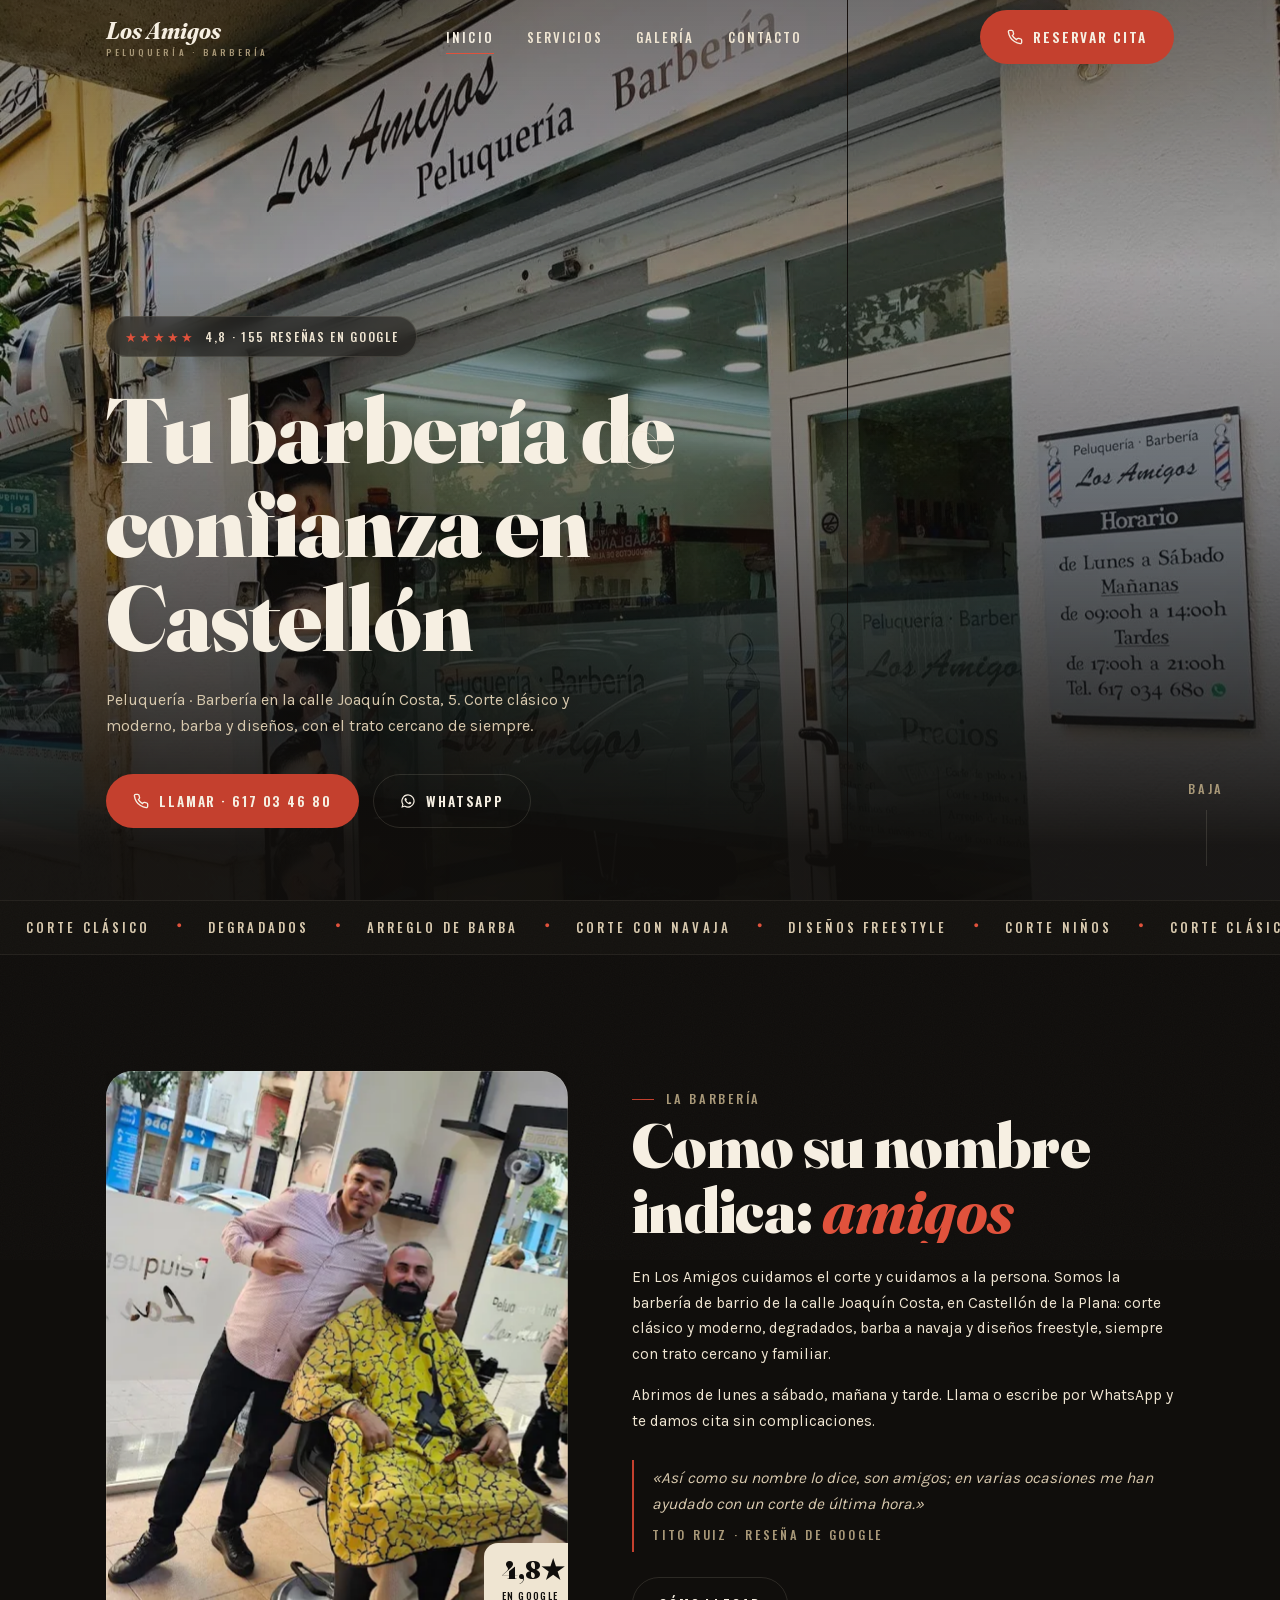
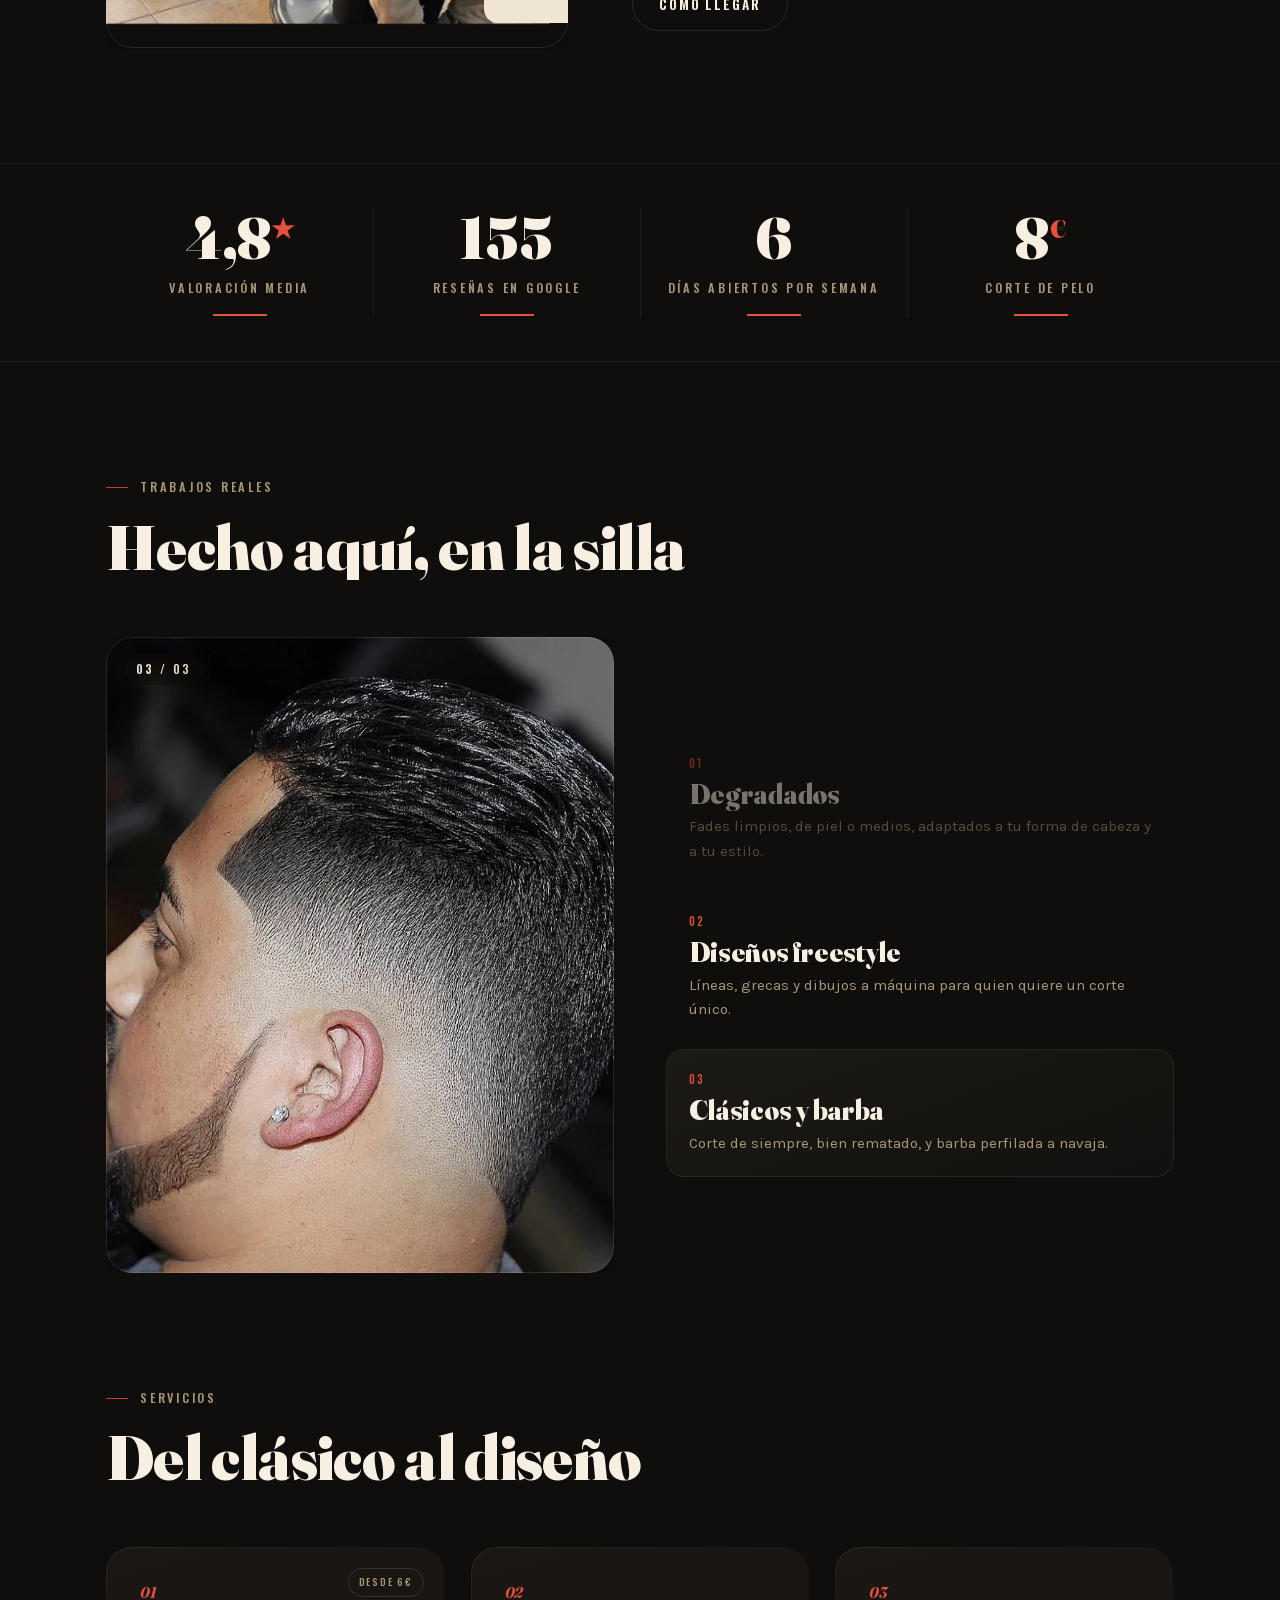
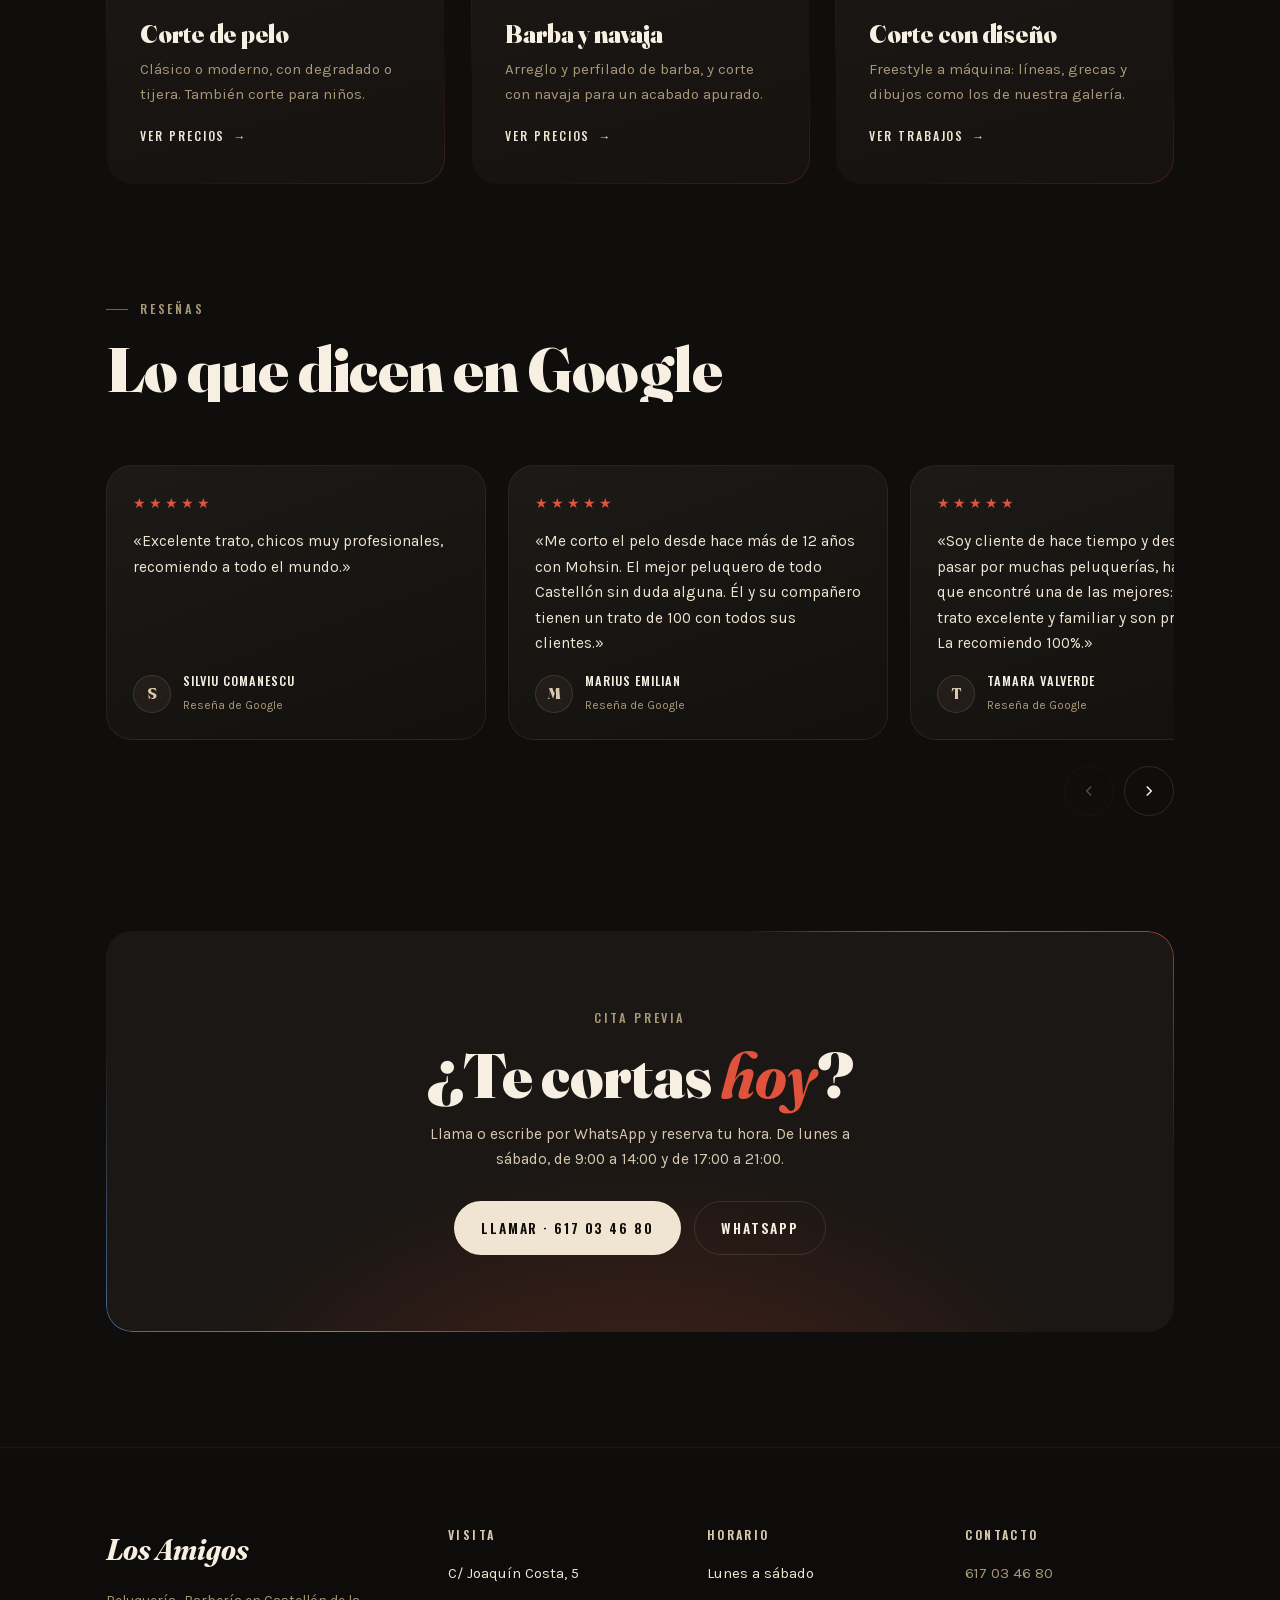
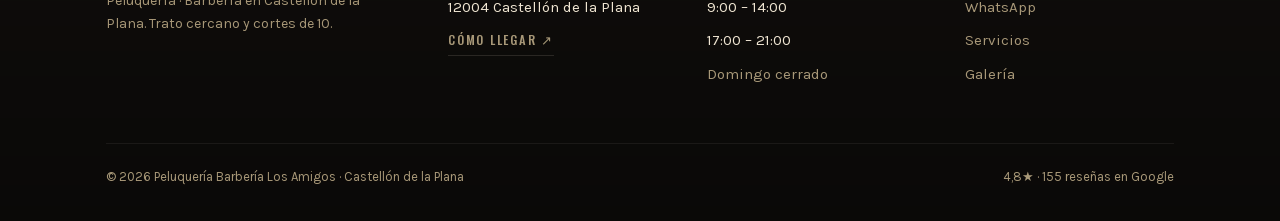
==== index.html @ cde12c39 "web" ====
<!DOCTYPE html>
<html lang="es">
<head>
<meta charset="utf-8">
<meta name="viewport" content="width=device-width, initial-scale=1">
<title>Peluquer&iacute;a Barber&iacute;a Los Amigos &mdash; Barber&iacute;a en Castell&oacute;n de la Plana</title>
<meta name="description" content="Barber&iacute;a en Castell&oacute;n de la Plana. Cortes, degradados, arreglo de barba, navaja y dise&ntilde;os. Calle Joaqu&iacute;n Costa, 5. Cita: 617 03 46 80. Valoraci&oacute;n 4,8 con 155 rese&ntilde;as en Google.">
<link rel="canonical" href="https://losamigosbarberia.example/index.html">
<meta name="theme-color" content="#100e0c">
<meta property="og:title" content="Peluquer&iacute;a Barber&iacute;a Los Amigos &mdash; Castell&oacute;n">
<meta property="og:description" content="Tu barber&iacute;a de confianza en Castell&oacute;n. 4,8&#9733; en Google. Calle Joaqu&iacute;n Costa, 5 &middot; 617 03 46 80.">
<meta property="og:image" content="assets/img/og-image.jpg">
<meta property="og:type" content="website">
<link rel="icon" href="favicon.png" type="image/png">
<link rel="apple-touch-icon" href="apple-touch-icon.png">
<link rel="preload" href="assets/fonts/fraunces-black.woff2" as="font" type="font/woff2" crossorigin>
<link rel="preload" href="assets/fonts/karla-400.woff2" as="font" type="font/woff2" crossorigin>
<link rel="stylesheet" href="assets/css/style.css">
<noscript><style>[data-reveal],.kinetic{opacity:1 !important;transform:none !important;filter:none !important;clip-path:none !important}.preloader{display:none}.kinetic .w>span{transform:none}</style></noscript>
</head>
<body>

<div class="ambient" aria-hidden="true"></div>
<div class="grain" aria-hidden="true"></div>

<!-- Preloader -->
<div class="preloader" id="preloader" aria-hidden="true">
  <div class="preloader__panel preloader__panel--t"></div>
  <div class="preloader__panel preloader__panel--b"></div>
  <div class="preloader__mark">
    <span class="label">Peluquer&iacute;a &middot; Barber&iacute;a</span>
    <span class="preloader__word">Los Amigos</span>
    <div class="preloader__bar"><i></i></div>
  </div>
</div>

<!-- Header -->
<header class="header">
  <div class="header__in">
    <a class="brand" href="index.html" aria-label="Los Amigos, inicio">
      <span class="brand__word">Los Amigos</span>
      <span class="brand__sub">Peluquer&iacute;a &middot; Barber&iacute;a</span>
    </a>
    <nav class="nav" aria-label="Principal">
      <a href="index.html" aria-current="page">Inicio</a>
      <a href="servicios.html">Servicios</a>
      <a href="galeria.html">Galer&iacute;a</a>
      <a href="contacto.html">Contacto</a>
    </nav>
    <a class="btn btn--solid header__cta" href="tel:+34617034680"><span class="btn__shine"></span>
      <svg class="ic" viewBox="0 0 24 24" fill="none" stroke="currentColor" stroke-width="2"><path d="M22 16.9v3a2 2 0 0 1-2.2 2 19.8 19.8 0 0 1-8.6-3.1 19.5 19.5 0 0 1-6-6A19.8 19.8 0 0 1 2.1 4.2 2 2 0 0 1 4.1 2h3a2 2 0 0 1 2 1.7c.13.96.36 1.9.7 2.8a2 2 0 0 1-.45 2.1L8.1 9.9a16 16 0 0 0 6 6l1.3-1.3a2 2 0 0 1 2.1-.45c.9.34 1.84.57 2.8.7a2 2 0 0 1 1.7 2.05Z"/></svg>
      Reservar cita</a>
    <button class="burger" aria-label="Abrir men&uacute;" aria-expanded="false"><i></i><i></i><i></i></button>
  </div>
</header>

<!-- Menu movil -->
<nav class="mnav" aria-label="Men&uacute; m&oacute;vil">
  <div>
    <ul>
      <li><a href="index.html" aria-current="page">Inicio</a></li>
      <li><a href="servicios.html">Servicios</a></li>
      <li><a href="galeria.html">Galer&iacute;a</a></li>
      <li><a href="contacto.html">Contacto</a></li>
      <li><a href="tel:+34617034680" class="accent">617 03 46 80</a></li>
    </ul>
    <div class="mnav__meta">
      <span class="label">C/ Joaqu&iacute;n Costa, 5 &middot; Castell&oacute;n</span>
    </div>
  </div>
</nav>

<main>
  <!-- HERO -->
  <section class="hero">
    <div class="hero__media" aria-hidden="true">
      <img src="assets/img/fachada.webp" alt="" fetchpriority="high">
    </div>
    <div class="hero__dust" aria-hidden="true"></div>
    <div class="wrap">
      <div class="hero__pill" data-reveal="fade" data-hero-reveal>
        <span class="star" aria-hidden="true">&#9733;&#9733;&#9733;&#9733;&#9733;</span>
        4,8 &middot; 155 rese&ntilde;as en Google
      </div>
      <h1 class="h-xl kinetic">Tu barber&iacute;a de confianza en Castell&oacute;n</h1>
      <p class="hero__sub" data-reveal="up" data-hero-reveal>Peluquer&iacute;a &middot; Barber&iacute;a en la calle Joaqu&iacute;n Costa, 5. Corte cl&aacute;sico y moderno, barba y dise&ntilde;os, con el trato cercano de siempre.</p>
      <div class="hero__cta" data-reveal="up" data-hero-reveal>
        <a class="btn btn--solid" href="tel:+34617034680"><span class="btn__shine"></span>
          <svg class="ic" viewBox="0 0 24 24" fill="none" stroke="currentColor" stroke-width="2"><path d="M22 16.9v3a2 2 0 0 1-2.2 2 19.8 19.8 0 0 1-8.6-3.1 19.5 19.5 0 0 1-6-6A19.8 19.8 0 0 1 2.1 4.2 2 2 0 0 1 4.1 2h3a2 2 0 0 1 2 1.7c.13.96.36 1.9.7 2.8a2 2 0 0 1-.45 2.1L8.1 9.9a16 16 0 0 0 6 6l1.3-1.3a2 2 0 0 1 2.1-.45c.9.34 1.84.57 2.8.7a2 2 0 0 1 1.7 2.05Z"/></svg>
          Llamar &middot; 617 03 46 80</a>
        <a class="btn btn--ghost" href="https://wa.me/34617034680" target="_blank" rel="noopener"><span class="btn__shine"></span>
          <svg class="ic" viewBox="0 0 24 24" fill="currentColor"><path d="M12 2a10 10 0 0 0-8.6 15.1L2 22l5-1.3A10 10 0 1 0 12 2Zm0 18.2c-1.5 0-3-.4-4.2-1.1l-.3-.2-3 .8.8-2.9-.2-.3A8.2 8.2 0 1 1 12 20.2Zm4.5-6.1c-.2-.1-1.5-.7-1.7-.8-.2-.1-.4-.1-.6.1-.2.2-.7.8-.8 1-.1.2-.3.2-.5.1a6.7 6.7 0 0 1-3.3-2.9c-.2-.4.2-.4.7-1.3 0-.2 0-.3-.1-.5l-.8-1.9c-.2-.5-.4-.4-.6-.4h-.5c-.2 0-.5.1-.7.3-.9.9-1.1 2.2-.2 3.9a11.6 11.6 0 0 0 4.5 4.3c1.7.8 2.4.9 3.2.7.5-.1 1.5-.6 1.7-1.2.2-.6.2-1.1.1-1.2-.1-.1-.2-.1-.4-.2Z"/></svg>
          WhatsApp</a>
      </div>
    </div>
    <div class="hero__scroll" aria-hidden="true">
      <span class="label">Baja</span>
      <span class="linev"></span>
    </div>
  </section>

  <!-- MARQUEE -->
  <div class="marquee" aria-hidden="true">
    <div class="marquee__track">
      <div class="marquee__group">
        <span>Corte cl&aacute;sico</span><em>&#9679;</em><span>Degradados</span><em>&#9679;</em><span>Arreglo de barba</span><em>&#9679;</em><span>Corte con navaja</span><em>&#9679;</em><span>Dise&ntilde;os freestyle</span><em>&#9679;</em><span>Corte ni&ntilde;os</span><em>&#9679;</em>
      </div>
      <div class="marquee__group">
        <span>Corte cl&aacute;sico</span><em>&#9679;</em><span>Degradados</span><em>&#9679;</em><span>Arreglo de barba</span><em>&#9679;</em><span>Corte con navaja</span><em>&#9679;</em><span>Dise&ntilde;os freestyle</span><em>&#9679;</em><span>Corte ni&ntilde;os</span><em>&#9679;</em>
      </div>
    </div>
  </div>

  <!-- NOSOTROS -->
  <section class="section">
    <div class="wrap split">
      <div class="split__media" data-reveal="scale">
        <div class="frame">
          <img src="assets/img/equipo.webp" alt="Barbero de Los Amigos con un cliente en el sal&oacute;n" data-parallax="0.06" loading="lazy">
        </div>
        <div class="split__badge" data-reveal="up" data-stagger-item>
          <b>4,8&#9733;</b>
          <small>en Google</small>
        </div>
      </div>
      <div class="split__body">
        <span class="label label--tick" data-reveal="fade">La barber&iacute;a</span>
        <h2 class="h-lg" data-reveal="blur">Como su nombre indica: <span class="script accent">amigos</span></h2>
        <p data-reveal="up">En Los Amigos cuidamos el corte y cuidamos a la persona. Somos la barber&iacute;a de barrio de la calle Joaqu&iacute;n Costa, en Castell&oacute;n de la Plana: corte cl&aacute;sico y moderno, degradados, barba a navaja y dise&ntilde;os freestyle, siempre con trato cercano y familiar.</p>
        <p data-reveal="up">Abrimos de lunes a s&aacute;bado, ma&ntilde;ana y tarde. Llama o escribe por WhatsApp y te damos cita sin complicaciones.</p>
        <blockquote class="quoteline" data-reveal="left">
          &laquo;As&iacute; como su nombre lo dice, son amigos; en varias ocasiones me han ayudado con un corte de &uacute;ltima hora.&raquo;
          <cite class="label">Tito Ruiz &middot; Rese&ntilde;a de Google</cite>
        </blockquote>
        <a class="btn btn--ghost" href="contacto.html"><span class="btn__shine"></span>C&oacute;mo llegar</a>
      </div>
    </div>
  </section>

  <!-- STATS -->
  <section class="stats">
    <div class="wrap stats__grid">
      <div class="stat" data-reveal="up" data-stagger-item>
        <div class="stat__n"><span data-count="4.8">0</span><sup>&#9733;</sup></div>
        <div class="stat__l label">Valoraci&oacute;n media</div>
        <div class="stat__bar"><i></i></div>
      </div>
      <div class="stat" data-reveal="up" data-stagger-item>
        <div class="stat__n"><span data-count="155">0</span></div>
        <div class="stat__l label">Rese&ntilde;as en Google</div>
        <div class="stat__bar"><i></i></div>
      </div>
      <div class="stat" data-reveal="up" data-stagger-item>
        <div class="stat__n"><span data-count="6">0</span></div>
        <div class="stat__l label">D&iacute;as abiertos por semana</div>
        <div class="stat__bar"><i></i></div>
      </div>
      <div class="stat" data-reveal="up" data-stagger-item>
        <div class="stat__n"><span data-count="8">0</span><sup>&euro;</sup></div>
        <div class="stat__l label">Corte de pelo</div>
        <div class="stat__bar"><i></i></div>
      </div>
    </div>
  </section>

  <!-- SHOWCASE -->
  <section class="section" data-showcase>
    <div class="wrap">
      <div class="section-head">
        <span class="label label--tick" data-reveal="fade">Trabajos reales</span>
        <h2 class="h-lg" data-reveal="blur">Hecho aqu&iacute;, en la silla</h2>
      </div>
      <div class="showcase__stage">
        <div class="showcase__viewport" data-reveal="scale">
          <span class="showcase__count"><b>01</b> / 03</span>
          <img src="assets/img/trabajo-1.webp" alt="Degradado con textura arriba hecho en Los Amigos" class="is-on">
          <img src="assets/img/trabajo-8.webp" alt="Dise&ntilde;o freestyle de greca en el lateral" loading="lazy">
          <img src="assets/img/trabajo-2.webp" alt="Degradado cl&aacute;sico con barba perfilada" loading="lazy">
        </div>
        <div class="showcase__items">
          <button class="showcase__item is-on" type="button">
            <span class="idx">01</span>
            <h3>Degradados</h3>
            <p>Fades limpios, de piel o medios, adaptados a tu forma de cabeza y a tu estilo.</p>
          </button>
          <button class="showcase__item" type="button">
            <span class="idx">02</span>
            <h3>Dise&ntilde;os freestyle</h3>
            <p>L&iacute;neas, grecas y dibujos a m&aacute;quina para quien quiere un corte &uacute;nico.</p>
          </button>
          <button class="showcase__item" type="button">
            <span class="idx">03</span>
            <h3>Cl&aacute;sicos y barba</h3>
            <p>Corte de siempre, bien rematado, y barba perfilada a navaja.</p>
          </button>
        </div>
      </div>
    </div>
  </section>

  <!-- SERVICIOS PREVIEW -->
  <section class="section" style="padding-top:0">
    <div class="wrap">
      <div class="section-head">
        <span class="label label--tick" data-reveal="fade">Servicios</span>
        <h2 class="h-lg" data-reveal="blur">Del cl&aacute;sico al dise&ntilde;o</h2>
      </div>
      <div class="cards">
        <article class="tcard" data-reveal="up" data-stagger-item>
          <div class="tcard__in">
            <div class="tcard__glare"></div>
            <span class="tag">Desde 6&euro;</span>
            <span class="num">01</span>
            <h3>Corte de pelo</h3>
            <p>Cl&aacute;sico o moderno, con degradado o tijera. Tambi&eacute;n corte para ni&ntilde;os.</p>
            <a class="go" href="servicios.html">Ver precios</a>
          </div>
        </article>
        <article class="tcard" data-reveal="up" data-stagger-item>
          <div class="tcard__in">
            <div class="tcard__glare"></div>
            <span class="num">02</span>
            <h3>Barba y navaja</h3>
            <p>Arreglo y perfilado de barba, y corte con navaja para un acabado apurado.</p>
            <a class="go" href="servicios.html">Ver precios</a>
          </div>
        </article>
        <article class="tcard" data-reveal="up" data-stagger-item>
          <div class="tcard__in">
            <div class="tcard__glare"></div>
            <span class="num">03</span>
            <h3>Corte con dise&ntilde;o</h3>
            <p>Freestyle a m&aacute;quina: l&iacute;neas, grecas y dibujos como los de nuestra galer&iacute;a.</p>
            <a class="go" href="galeria.html">Ver trabajos</a>
          </div>
        </article>
      </div>
    </div>
  </section>

  <!-- RESENAS -->
  <section class="section" style="padding-top:0">
    <div class="wrap">
      <div class="section-head" style="display:flex;justify-content:space-between;align-items:flex-end;gap:20px;max-width:none;flex-wrap:wrap">
        <div>
          <span class="label label--tick" data-reveal="fade">Rese&ntilde;as</span>
          <h2 class="h-lg" data-reveal="blur">Lo que dicen en Google</h2>
        </div>
        <p class="muted" data-reveal="fade" style="margin:0">4,8 de media &middot; 155 rese&ntilde;as verificadas</p>
      </div>
      <div class="carousel" data-reveal="up">
        <div class="carousel__track">
          <article class="review">
            <div class="review__stars" aria-label="5 de 5 estrellas">&#9733;&#9733;&#9733;&#9733;&#9733;</div>
            <p>&laquo;Excelente trato, chicos muy profesionales, recomiendo a todo el mundo.&raquo;</p>
            <footer><span class="avatar">S</span><div><b>Silviu Comanescu</b><small>Rese&ntilde;a de Google</small></div></footer>
          </article>
          <article class="review">
            <div class="review__stars" aria-label="5 de 5 estrellas">&#9733;&#9733;&#9733;&#9733;&#9733;</div>
            <p>&laquo;Me corto el pelo desde hace m&aacute;s de 12 a&ntilde;os con Mohsin. El mejor peluquero de todo Castell&oacute;n sin duda alguna. &Eacute;l y su compa&ntilde;ero tienen un trato de 100 con todos sus clientes.&raquo;</p>
            <footer><span class="avatar">M</span><div><b>Marius Emilian</b><small>Rese&ntilde;a de Google</small></div></footer>
          </article>
          <article class="review">
            <div class="review__stars" aria-label="5 de 5 estrellas">&#9733;&#9733;&#9733;&#9733;&#9733;</div>
            <p>&laquo;Soy cliente de hace tiempo y despu&eacute;s de pasar por muchas peluquer&iacute;as, hace a&ntilde;os que encontr&eacute; una de las mejores: tienen un trato excelente y familiar y son profesionales. La recomiendo 100%.&raquo;</p>
            <footer><span class="avatar">T</span><div><b>Tamara Valverde</b><small>Rese&ntilde;a de Google</small></div></footer>
          </article>
          <article class="review">
            <div class="review__stars" aria-label="5 de 5 estrellas">&#9733;&#9733;&#9733;&#9733;&#9733;</div>
            <p>&laquo;Llevo yendo desde hace 4 a&ntilde;os y puedo decir que el due&ntilde;o es un fuera de serie cortando el pelo y tratando a la gente.&raquo;</p>
            <footer><span class="avatar">S</span><div><b>Sergio Archelos</b><small>Rese&ntilde;a de Google</small></div></footer>
          </article>
          <article class="review">
            <div class="review__stars" aria-label="5 de 5 estrellas">&#9733;&#9733;&#9733;&#9733;&#9733;</div>
            <p>&laquo;Sin lugar a dudas la mejor peluquer&iacute;a de Castell&oacute;n. Servicio eficiente y de calidad, unos cracks.&raquo;</p>
            <footer><span class="avatar">P</span><div><b>Pa&uacute;l CR</b><small>Rese&ntilde;a de Google</small></div></footer>
          </article>
          <article class="review">
            <div class="review__stars" aria-label="5 de 5 estrellas">&#9733;&#9733;&#9733;&#9733;&#9733;</div>
            <p>&laquo;Llevo viniendo 3 o 4 a&ntilde;os a cortarme el pelo aqu&iacute; y, para m&iacute; y para todos, esta es la mejor barber&iacute;a de Castell&oacute;n. El n&uacute;mero uno.&raquo;</p>
            <footer><span class="avatar">A</span><div><b>Adrian Onea</b><small>Rese&ntilde;a de Google</small></div></footer>
          </article>
          <article class="review">
            <div class="review__stars" aria-label="5 de 5 estrellas">&#9733;&#9733;&#9733;&#9733;&#9733;</div>
            <p>&laquo;Es un 10/10 el barbero Mohsin. Calidad y precio 10/10. Resultados 10/10.&raquo;</p>
            <footer><span class="avatar">J</span><div><b>Javier N&uacute;&ntilde;ez</b><small>Rese&ntilde;a de Google</small></div></footer>
          </article>
          <article class="review">
            <div class="review__stars" aria-label="5 de 5 estrellas">&#9733;&#9733;&#9733;&#9733;&#9733;</div>
            <p>&laquo;El due&ntilde;o del local es un gran profesional, te hace sentir como si estuvieras en tu casa. Lo recomiendo 100%.&raquo;</p>
            <footer><span class="avatar">R</span><div><b>Rogerio Capdevila</b><small>Rese&ntilde;a de Google</small></div></footer>
          </article>
          <article class="review">
            <div class="review__stars" aria-label="5 de 5 estrellas">&#9733;&#9733;&#9733;&#9733;&#9733;</div>
            <p>&laquo;Peluquer&iacute;a aut&eacute;ntica de Castell&oacute;n. Lleva much&iacute;simos a&ntilde;os haci&eacute;ndolo de 10. Magn&iacute;ficos precios y servicio.&raquo;</p>
            <footer><span class="avatar">K</span><div><b>Kamell</b><small>Rese&ntilde;a de Google</small></div></footer>
          </article>
        </div>
        <div class="carousel__nav">
          <button class="cbtn" data-prev aria-label="Anterior"><svg viewBox="0 0 24 24" fill="none" stroke="currentColor" stroke-width="2"><path d="M15 18l-6-6 6-6"/></svg></button>
          <button class="cbtn" data-next aria-label="Siguiente"><svg viewBox="0 0 24 24" fill="none" stroke="currentColor" stroke-width="2"><path d="M9 6l6 6-6 6"/></svg></button>
        </div>
      </div>
    </div>
  </section>

  <!-- CTA -->
  <section class="section" style="padding-top:0">
    <div class="wrap">
      <div class="ctaband" data-reveal="scale">
        <span class="label" style="display:block;margin-bottom:14px">Cita previa</span>
        <h2 class="h-lg">&iquest;Te cortas <span class="script accent">hoy</span>?</h2>
        <p>Llama o escribe por WhatsApp y reserva tu hora. De lunes a s&aacute;bado, de 9:00 a 14:00 y de 17:00 a 21:00.</p>
        <div class="hero__cta">
          <a class="btn btn--light" href="tel:+34617034680"><span class="btn__shine"></span>Llamar &middot; 617 03 46 80</a>
          <a class="btn btn--ghost" href="https://wa.me/34617034680" target="_blank" rel="noopener"><span class="btn__shine"></span>WhatsApp</a>
        </div>
      </div>
    </div>
  </section>
</main>

<!-- FOOTER -->
<footer class="footer">
  <div class="wrap">
    <div class="footer__grid">
      <div>
        <span class="brand__word">Los Amigos</span>
        <p class="footer__note">Peluquer&iacute;a &middot; Barber&iacute;a en Castell&oacute;n de la Plana. Trato cercano y cortes de 10.</p>
      </div>
      <div>
        <h4>Visita</h4>
        <ul>
          <li>C/ Joaqu&iacute;n Costa, 5</li>
          <li>12004 Castell&oacute;n de la Plana</li>
          <li><a class="gmaps-link" href="https://www.google.com/maps/search/?api=1&amp;query=Peluqueria+Barberia+los+Amigos+Carrer+de+Joaquin+Costa+5+Castello" target="_blank" rel="noopener">C&oacute;mo llegar &#8599;</a></li>
        </ul>
      </div>
      <div>
        <h4>Horario</h4>
        <ul>
          <li>Lunes a s&aacute;bado</li>
          <li>9:00 &ndash; 14:00</li>
          <li>17:00 &ndash; 21:00</li>
          <li class="muted">Domingo cerrado</li>
        </ul>
      </div>
      <div>
        <h4>Contacto</h4>
        <ul>
          <li><a href="tel:+34617034680">617 03 46 80</a></li>
          <li><a href="https://wa.me/34617034680" target="_blank" rel="noopener">WhatsApp</a></li>
          <li><a href="servicios.html">Servicios</a></li>
          <li><a href="galeria.html">Galer&iacute;a</a></li>
        </ul>
      </div>
    </div>
    <div class="footer__base">
      <span>&copy; <span data-year>2026</span> Peluquer&iacute;a Barber&iacute;a Los Amigos &middot; Castell&oacute;n de la Plana</span>
      <span>4,8&#9733; &middot; 155 rese&ntilde;as en Google</span>
    </div>
  </div>
</footer>

<script src="assets/js/main.js"></script>
</body>
</html>
---- assets/css/style.css ----
/* ==========================================================================
   PELUQUERIA BARBERIA LOS AMIGOS - Castellon de la Plana
   Estatico. Sin dependencias. Tokens en tres capas (primitivo/semantico/comp)
   ========================================================================== */

/* ---------- Fuentes locales ---------- */
@font-face{font-family:'Fraunces';src:url('../fonts/fraunces-black.woff2') format('woff2');font-weight:900;font-style:normal;font-display:swap}
@font-face{font-family:'Fraunces';src:url('../fonts/fraunces-semibold.woff2') format('woff2');font-weight:600;font-style:normal;font-display:swap}
@font-face{font-family:'Fraunces';src:url('../fonts/fraunces-italic.woff2') format('woff2');font-weight:700;font-style:italic;font-display:swap}
@font-face{font-family:'Oswald';src:url('../fonts/oswald-500.woff2') format('woff2');font-weight:500;font-style:normal;font-display:swap}
@font-face{font-family:'Oswald';src:url('../fonts/oswald-600.woff2') format('woff2');font-weight:600;font-style:normal;font-display:swap}
@font-face{font-family:'Karla';src:url('../fonts/karla-400.woff2') format('woff2');font-weight:400;font-style:normal;font-display:swap}
@font-face{font-family:'Karla';src:url('../fonts/karla-700.woff2') format('woff2');font-weight:700;font-style:normal;font-display:swap}

/* ---------- Tokens ---------- */
:root{
  /* Primitivos */
  --ink-950:#100e0c; --ink-900:#151210; --ink-850:#1b1714; --ink-800:#231d19; --ink-700:#2f2823;
  --cream-050:#f6efe2; --cream-100:#efe5d2; --cream-300:#d8c9ae; --cream-500:#a89878; --cream-700:#6f6350;
  --red-400:#e0523c; --red-500:#c4402e; --red-600:#a33324;
  --blue-400:#5d88b8; --blue-500:#42688f;

  /* Semanticos */
  --bg:var(--ink-950); --bg-soft:var(--ink-900); --surface:var(--ink-850); --surface-2:var(--ink-800);
  --line:rgba(239,229,210,.13); --line-soft:rgba(239,229,210,.07);
  --text:var(--cream-100); --text-strong:var(--cream-050); --text-muted:var(--cream-500);
  --accent:var(--red-500); --accent-hi:var(--red-400); --accent-2:var(--blue-400);

  /* Tipografia */
  --font-display:'Fraunces',Georgia,serif;
  --font-label:'Oswald','Arial Narrow',sans-serif;
  --font-body:'Karla',Verdana,sans-serif;

  /* Movimiento (easing propio) */
  --ease-out:cubic-bezier(.23,1,.32,1);
  --ease-inout:cubic-bezier(.77,0,.175,1);
  --ease-drawer:cubic-bezier(.32,.72,0,1);
  --dur-1:.18s; --dur-2:.3s; --dur-3:.6s; --dur-4:1s;

  /* Espaciado / layout */
  --wrap:1180px; --pad:clamp(20px,4.5vw,56px); --radius:18px; --radius-lg:26px;

  /* Componentes */
  --btn-bg:var(--accent); --btn-fg:var(--cream-050);
  --card-bg:linear-gradient(160deg,rgba(239,229,210,.055),rgba(239,229,210,.015));
  --header-h:76px;
}

/* ---------- Base ---------- */
*,*::before,*::after{box-sizing:border-box}
html{scroll-behavior:smooth}
html,body{margin:0}
body{
  background:var(--bg); color:var(--text);
  font-family:var(--font-body); font-size:clamp(15.5px,1.05vw,17.5px); line-height:1.65;
  -webkit-font-smoothing:antialiased; overflow-x:clip;
}
img{max-width:100%;display:block}
a{color:inherit;text-decoration:none}
button{font:inherit;color:inherit;background:none;border:0;cursor:pointer}
::selection{background:var(--accent);color:var(--cream-050)}
:focus-visible{outline:2px solid var(--accent-hi);outline-offset:3px;border-radius:4px}

h1,h2,h3{font-family:var(--font-display);font-weight:900;line-height:1.02;color:var(--text-strong);margin:0;letter-spacing:-.01em}
.h-xl{font-size:clamp(42px,7.2vw,96px)}
.h-lg{font-size:clamp(34px,5vw,64px)}
.h-md{font-size:clamp(24px,3vw,36px)}
.script{font-style:italic;font-weight:700;letter-spacing:0}
.accent{color:var(--accent-hi)}
.label{font-family:var(--font-label);font-weight:500;text-transform:uppercase;letter-spacing:.22em;font-size:12.5px;color:var(--text-muted)}
.label--tick::before{content:"";display:inline-block;width:22px;height:1px;background:var(--accent);vertical-align:middle;margin-right:12px;transform:translateY(-1px)}
p{margin:0 0 1em}
.muted{color:var(--text-muted)}
.wrap{max-width:var(--wrap);margin-inline:auto;padding-inline:var(--pad)}
section{position:relative}
.section{padding-block:clamp(70px,9vw,130px)}
.section-head{max-width:720px;margin-bottom:clamp(34px,4.5vw,60px)}
.section-head .label{display:block;margin-bottom:16px}

/* Fondo ambiente: brasa calida + grano + vineta */
.ambient{position:fixed;inset:0;z-index:-2;pointer-events:none;background:
  radial-gradient(58% 42% at 82% -6%, rgba(196,64,46,.14), transparent 62%),
  radial-gradient(50% 38% at -8% 34%, rgba(93,136,184,.10), transparent 60%),
  radial-gradient(46% 40% at 68% 108%, rgba(196,64,46,.08), transparent 62%),
  var(--bg);}
.ambient::before{content:"";position:absolute;inset:0;background:
  radial-gradient(120% 90% at 50% 40%, transparent 55%, rgba(6,5,4,.55) 100%);}
.grain{position:fixed;inset:-40%;z-index:-1;pointer-events:none;opacity:.05;
  background-image:url("data:image/svg+xml,%3Csvg xmlns='http://www.w3.org/2000/svg' width='240' height='240'%3E%3Cfilter id='n'%3E%3CfeTurbulence type='fractalNoise' baseFrequency='.9' numOctaves='2'/%3E%3C/filter%3E%3Crect width='240' height='240' filter='url(%23n)' opacity='.6'/%3E%3C/svg%3E");
  animation:grain 7s steps(8) infinite}
@keyframes grain{0%,100%{transform:translate(0,0)}25%{transform:translate(-2%,3%)}50%{transform:translate(3%,-2%)}75%{transform:translate(-3%,-3%)}}

/* ---------- Preloader ---------- */
.preloader{position:fixed;inset:0;z-index:200;display:grid;place-items:center;pointer-events:none}
.preloader__panel{position:absolute;inset:0;background:var(--ink-950)}
.preloader__panel--t{bottom:50%}
.preloader__panel--b{top:50%}
.preloader__mark{position:relative;z-index:2;text-align:center;opacity:1}
.preloader__mark .label{display:block;margin-bottom:10px;opacity:0;animation:pl-fade .6s var(--ease-out) .15s forwards}
.preloader__word{font-family:var(--font-display);font-style:italic;font-weight:700;font-size:clamp(40px,8vw,84px);color:var(--cream-050);display:inline-block}
.preloader__word span{display:inline-block;opacity:0;filter:blur(6px);transform:translateY(14px) scale(.96);animation:pl-letter .7s var(--ease-out) forwards;text-shadow:0 0 0 rgba(224,82,60,0)}
@keyframes pl-letter{60%{text-shadow:0 0 26px rgba(224,82,60,.55)}100%{opacity:1;filter:blur(0);transform:none;text-shadow:0 0 14px rgba(224,82,60,.22)}}
@keyframes pl-fade{to{opacity:1}}
.preloader__bar{width:min(220px,40vw);height:1px;background:var(--line);margin:22px auto 0;overflow:hidden;opacity:0;animation:pl-fade .5s .3s forwards}
.preloader__bar i{display:block;height:100%;width:100%;background:var(--accent-hi);transform:translateX(-100%);animation:pl-bar 1s var(--ease-inout) .25s forwards}
@keyframes pl-bar{to{transform:translateX(0)}}
.preloader.is-done .preloader__mark{transition:opacity .3s var(--ease-out),transform .45s var(--ease-out);opacity:0;transform:scale(.97)}
.preloader.is-done .preloader__panel{transition:transform .85s var(--ease-inout) .18s}
.preloader.is-done .preloader__panel--t{transform:translateY(-101%)}
.preloader.is-done .preloader__panel--b{transform:translateY(101%)}
.preloader.is-gone{display:none}

/* ---------- Header ---------- */
.header{position:fixed;inset:0 0 auto;z-index:100;height:var(--header-h);transition:transform .45s var(--ease-inout),background .3s,border-color .3s;border-bottom:1px solid transparent}
.header.is-scrolled{background:rgba(16,14,12,.82);backdrop-filter:blur(14px);-webkit-backdrop-filter:blur(14px);border-color:var(--line-soft)}
.header.is-hidden{transform:translateY(-100%)}
.header__in{max-width:var(--wrap);margin-inline:auto;padding-inline:var(--pad);height:100%;display:flex;align-items:center;justify-content:space-between;gap:20px}
.brand{display:flex;flex-direction:column;line-height:1}
.brand__word{font-family:var(--font-display);font-style:italic;font-weight:700;font-size:24px;color:var(--cream-050)}
.brand__sub{font-family:var(--font-label);font-weight:500;letter-spacing:.34em;text-transform:uppercase;font-size:9px;color:var(--text-muted);margin-top:5px}
.nav{display:flex;gap:clamp(18px,2.6vw,36px);align-items:center}
.nav a{font-family:var(--font-label);font-weight:500;text-transform:uppercase;letter-spacing:.16em;font-size:13px;color:var(--text);position:relative;padding:6px 0}
.nav a::after{content:"";position:absolute;left:0;bottom:0;height:1px;width:100%;background:var(--accent-hi);transform:scaleX(0);transform-origin:right;transition:transform var(--dur-2) var(--ease-out)}
.nav a[aria-current]::after,{transform:scaleX(1)}
.nav a[aria-current]{color:var(--cream-050)}
.nav a[aria-current]::after{transform:scaleX(1);transform-origin:left}
@media(hover:hover) and (pointer:fine){
  .nav a:hover::after{transform:scaleX(1);transform-origin:left}
}
.header__cta{display:inline-flex}
.burger{display:none;width:46px;height:46px;position:relative;z-index:130;border-radius:50%}
.burger i{position:absolute;left:12px;right:12px;height:2px;background:var(--cream-050);transition:transform var(--dur-2) var(--ease-out),top var(--dur-2) var(--ease-out),opacity var(--dur-2)}
.burger i:nth-child(1){top:17px}.burger i:nth-child(2){top:23px}.burger i:nth-child(3){top:29px}
.menu-open .burger i:nth-child(1){top:23px;transform:rotate(45deg)}
.menu-open .burger i:nth-child(2){opacity:0}
.menu-open .burger i:nth-child(3){top:23px;transform:rotate(-45deg)}

/* Menu movil a pantalla completa con revelado circular */
.mnav{position:fixed;inset:0;z-index:120;display:grid;place-items:center;background:
  radial-gradient(70% 55% at 80% 0%,rgba(196,64,46,.16),transparent 60%),var(--ink-900);
  clip-path:circle(0 at calc(100% - 45px) 38px);visibility:hidden;transition:clip-path .65s var(--ease-drawer),visibility 0s .65s}
.menu-open .mnav{clip-path:circle(150% at calc(100% - 45px) 38px);visibility:visible;transition:clip-path .65s var(--ease-drawer)}
.mnav ul{list-style:none;margin:0;padding:0;text-align:center;display:grid;gap:8px}
.mnav a{font-family:var(--font-display);font-weight:900;font-size:clamp(34px,9vw,54px);color:var(--cream-050);display:inline-block;padding:6px 10px}
.mnav a[aria-current]{color:var(--accent-hi)}
.mnav li{opacity:0;transform:translateY(22px)}
.menu-open .mnav li{animation:mnav-in .55s var(--ease-out) forwards}
.menu-open .mnav li:nth-child(1){animation-delay:.14s}
.menu-open .mnav li:nth-child(2){animation-delay:.2s}
.menu-open .mnav li:nth-child(3){animation-delay:.26s}
.menu-open .mnav li:nth-child(4){animation-delay:.32s}
.menu-open .mnav li:nth-child(5){animation-delay:.4s}
@keyframes mnav-in{to{opacity:1;transform:none}}
.mnav__meta{margin-top:30px;text-align:center}
.menu-open{overflow:hidden}

/* ---------- Botones ---------- */
.btn{position:relative;display:inline-flex;align-items:center;gap:10px;overflow:hidden;
  font-family:var(--font-label);font-weight:600;text-transform:uppercase;letter-spacing:.14em;font-size:13.5px;
  padding:15px 26px;border-radius:999px;border:1px solid transparent;isolation:isolate;
  transition:transform var(--dur-1) var(--ease-out),background var(--dur-2),border-color var(--dur-2),color var(--dur-2);
  will-change:transform}
.btn:active{transform:scale(.97)}
.btn--solid{background:var(--btn-bg);color:var(--btn-fg)}
.btn--ghost{border-color:var(--line);color:var(--cream-050)}
.btn--light{background:var(--cream-100);color:var(--ink-950)}
.btn .ic{width:16px;height:16px;flex:none}
.btn__shine{position:absolute;inset:0;z-index:-1;background:linear-gradient(115deg,transparent 30%,rgba(246,239,226,.35) 50%,transparent 70%);transform:translateX(-130%)}
@media(hover:hover) and (pointer:fine){
  .btn--solid:hover{background:var(--accent-hi)}
  .btn--ghost:hover{border-color:var(--cream-300);background:rgba(239,229,210,.05)}
  .btn--light:hover{background:#fff}
  .btn:hover .btn__shine{animation:shine .8s var(--ease-out)}
}
@keyframes shine{to{transform:translateX(130%)}}

/* ---------- Hero ---------- */
.hero{min-height:100svh;display:grid;align-items:end;padding-bottom:clamp(50px,8vh,90px);overflow:clip}
.hero__media{position:absolute;inset:0;z-index:-1;overflow:hidden}
.hero__media img{width:100%;height:112%;object-fit:cover;object-position:center 30%;transform-origin:center;will-change:transform;animation:kenburns 22s var(--ease-inout) alternate infinite}
@keyframes kenburns{from{transform:scale(1) translateY(0)}to{transform:scale(1.09) translateY(-2.5%)}}
.hero__media::after{content:"";position:absolute;inset:0;background:
  linear-gradient(to top,rgba(16,14,12,.96) 6%,rgba(16,14,12,.55) 42%,rgba(16,14,12,.32) 70%,rgba(16,14,12,.55));}
.hero__dust{position:absolute;inset:0;z-index:0;pointer-events:none}
.hero__dust i{position:absolute;bottom:-8px;width:3px;height:3px;border-radius:50%;background:rgba(246,239,226,.55);opacity:0;animation:dust linear infinite}
@keyframes dust{0%{transform:translateY(0);opacity:0}12%{opacity:.7}100%{transform:translateY(-78vh) translateX(4vw);opacity:0}}
.hero .wrap{width:100%}
.hero__pill{display:inline-flex;align-items:center;gap:10px;border:1px solid var(--line);border-radius:999px;padding:9px 18px;background:rgba(16,14,12,.5);backdrop-filter:blur(8px);-webkit-backdrop-filter:blur(8px);font-family:var(--font-label);letter-spacing:.14em;text-transform:uppercase;font-size:12px;color:var(--cream-100);margin-bottom:26px}
.hero__pill .star{color:var(--accent-hi);letter-spacing:2px;font-size:13px}
.hero h1{max-width:13ch}
.hero__sub{max-width:52ch;margin-top:22px;font-size:clamp(16px,1.25vw,19px);color:var(--cream-300)}
.hero__cta{display:flex;gap:14px;flex-wrap:wrap;margin-top:34px}
.hero__scroll{position:absolute;right:calc(var(--pad));bottom:34px;display:flex;flex-direction:column;align-items:center;gap:10px;color:var(--text-muted)}
.hero__scroll .linev{width:1px;height:56px;background:var(--line);overflow:hidden;position:relative}
.hero__scroll .linev::after{content:"";position:absolute;inset:0;background:var(--accent-hi);transform:translateY(-100%);animation:scrolldrip 1.9s var(--ease-inout) infinite}
@keyframes scrolldrip{55%{transform:translateY(0)}100%{transform:translateY(101%)}}

/* Titular cinetico */
.kinetic .w{display:inline-block;overflow:hidden;vertical-align:top;padding-bottom:.08em;margin-bottom:-.08em}
.kinetic .w>span{display:inline-block;transform:translateY(110%);will-change:transform}
.kinetic.is-in .w>span{animation:kin .9s var(--ease-out) forwards;animation-delay:calc(var(--i)*70ms)}
@keyframes kin{to{transform:none}}

/* ---------- Marquee ---------- */
.marquee{border-block:1px solid var(--line-soft);padding-block:16px;overflow:hidden;background:rgba(239,229,210,.02)}
.marquee__track{display:flex;gap:0;width:max-content;animation:marquee 26s linear infinite}
.marquee__group{display:flex;align-items:center;white-space:nowrap}
.marquee span{font-family:var(--font-label);font-weight:500;text-transform:uppercase;letter-spacing:.24em;font-size:13px;color:var(--cream-300);padding-inline:26px}
.marquee em{font-style:normal;color:var(--accent-hi);font-size:9px;transform:translateY(-2px)}
@keyframes marquee{to{transform:translateX(-50%)}}
@media(hover:hover) and (pointer:fine){.marquee:hover .marquee__track{animation-play-state:paused}}

/* ---------- Split ---------- */
.split{display:grid;grid-template-columns:.92fr 1.08fr;gap:clamp(30px,5vw,80px);align-items:center}
.split__media{position:relative}
.frame{position:relative;border-radius:var(--radius-lg);overflow:hidden;aspect-ratio:4/5;box-shadow:0 30px 70px -30px rgba(0,0,0,.7)}
.frame img{width:100%;height:100%;object-fit:cover;transform:scale(1.06);will-change:transform}
.frame::after{content:"";position:absolute;inset:0;border-radius:inherit;border:1px solid var(--line);pointer-events:none}
.split__badge{position:absolute;right:-14px;bottom:26px;background:var(--cream-100);color:var(--ink-950);border-radius:14px;padding:14px 18px;box-shadow:0 18px 40px -18px rgba(0,0,0,.8);transform:rotate(2deg)}
.split__badge b{font-family:var(--font-display);font-weight:900;font-size:26px;display:block;line-height:1}
.split__badge small{font-family:var(--font-label);text-transform:uppercase;letter-spacing:.14em;font-size:10px}
.split__body .h-lg{margin-bottom:22px}
.quoteline{border-left:2px solid var(--accent);padding:6px 0 6px 18px;margin:26px 0;color:var(--cream-300);font-style:italic}
.quoteline cite{display:block;font-style:normal;margin-top:8px}

/* ---------- Stats ---------- */
.stats{border-block:1px solid var(--line-soft)}
.stats__grid{display:grid;grid-template-columns:repeat(4,1fr)}
.stat{padding:clamp(28px,3.5vw,48px) 18px;text-align:center;position:relative}
.stat+.stat::before{content:"";position:absolute;left:0;top:22%;bottom:22%;width:1px;background:var(--line-soft)}
.stat__n{font-family:var(--font-display);font-weight:900;font-size:clamp(36px,4.6vw,62px);color:var(--cream-050);line-height:1}
.stat__n sup{font-size:.45em;color:var(--accent-hi);top:-.7em}
.stat__l{margin-top:10px}
.stat__bar{width:54px;height:2px;background:var(--line);margin:16px auto 0;overflow:hidden}
.stat__bar i{display:block;height:100%;background:var(--accent-hi);transform:translateX(-101%);transition:transform 1.1s var(--ease-inout)}
.stat.is-in .stat__bar i{transform:none}

/* ---------- Showcase (scroll fijo) ---------- */
.showcase__stage{position:relative;display:grid;grid-template-columns:1fr 1fr;gap:clamp(26px,4vw,70px);align-items:center}
.showcase__viewport{position:relative;aspect-ratio:4/5;max-height:74vh;border-radius:var(--radius-lg);overflow:hidden;box-shadow:0 34px 80px -34px rgba(0,0,0,.75)}
.showcase__viewport img{position:absolute;inset:0;width:100%;height:100%;object-fit:cover;opacity:0;transform:scale(1.05);transition:opacity .5s var(--ease-out),transform .8s var(--ease-out)}
.showcase__viewport img.is-on{opacity:1;transform:scale(1)}
.showcase__viewport::after{content:"";position:absolute;inset:0;border:1px solid var(--line);border-radius:inherit;pointer-events:none}
.showcase__count{position:absolute;left:18px;top:16px;z-index:2;font-family:var(--font-label);letter-spacing:.2em;font-size:12px;color:var(--cream-100);background:rgba(16,14,12,.55);padding:6px 12px;border-radius:999px;backdrop-filter:blur(6px)}
.showcase__items{display:grid;gap:6px}
.showcase__item{padding:20px 22px;border-radius:var(--radius);border:1px solid transparent;transition:background var(--dur-2),border-color var(--dur-2),opacity var(--dur-2);opacity:.45;cursor:pointer;text-align:left}
.showcase__item.is-on{opacity:1;background:var(--card-bg);border-color:var(--line-soft)}
.showcase__item h3{font-size:clamp(20px,2.2vw,28px);margin-bottom:6px}
.showcase__item p{margin:0;color:var(--text-muted);font-size:15px}
.showcase__item .idx{font-family:var(--font-label);font-size:11px;letter-spacing:.2em;color:var(--accent-hi);display:block;margin-bottom:8px}

/* ---------- Cards servicios (tilt + glare + borde degradado) ---------- */
.cards{display:grid;grid-template-columns:repeat(3,1fr);gap:clamp(16px,2vw,26px)}
.tcard{position:relative;border-radius:var(--radius-lg);padding:1px;background:linear-gradient(160deg,var(--line),transparent 40%,transparent 60%,rgba(224,82,60,.25));transition:background var(--dur-2)}
.tcard__in{position:relative;border-radius:calc(var(--radius-lg) - 1px);background:linear-gradient(165deg,var(--ink-850),var(--ink-900));padding:clamp(24px,2.6vw,34px);height:100%;overflow:hidden;transform-style:preserve-3d;will-change:transform}
.tcard__glare{position:absolute;inset:-40%;background:radial-gradient(closest-side,rgba(246,239,226,.14),transparent 65%);opacity:0;transition:opacity var(--dur-2);pointer-events:none;transform:translate(var(--gx,0),var(--gy,0))}
@media(hover:hover) and (pointer:fine){.tcard:hover .tcard__glare{opacity:1}.tcard:hover{background:linear-gradient(160deg,rgba(224,82,60,.5),transparent 45%,transparent 55%,rgba(93,136,184,.45))}}
.tcard .num{font-family:var(--font-display);font-style:italic;font-weight:700;font-size:15px;color:var(--accent-hi)}
.tcard h3{font-size:clamp(21px,2vw,26px);margin:14px 0 10px}
.tcard p{color:var(--text-muted);font-size:15px;margin-bottom:18px}
.tcard .go{font-family:var(--font-label);text-transform:uppercase;letter-spacing:.16em;font-size:12px;color:var(--cream-100);display:inline-flex;align-items:center;gap:8px}
.tcard .go::after{content:"\2192";transition:transform var(--dur-2) var(--ease-out)}
@media(hover:hover) and (pointer:fine){.tcard:hover .go::after{transform:translateX(5px)}}
.tcard .tag{position:absolute;top:20px;right:20px;font-family:var(--font-label);font-size:10px;letter-spacing:.18em;text-transform:uppercase;color:var(--text-muted);border:1px solid var(--line);padding:5px 10px;border-radius:999px}

/* ---------- Carrusel generico ---------- */
.carousel{position:relative}
.carousel__track{display:flex;gap:clamp(14px,1.8vw,22px);overflow-x:auto;scroll-snap-type:x mandatory;scrollbar-width:none;padding:6px 2px 22px;cursor:grab}
.carousel__track::-webkit-scrollbar{display:none}
.carousel__track.is-drag{cursor:grabbing;scroll-snap-type:none}
.carousel__track>*{scroll-snap-align:start;flex:0 0 auto}
.carousel__nav{display:flex;gap:10px;justify-content:flex-end;margin-top:4px}
.cbtn{width:50px;height:50px;border-radius:50%;border:1px solid var(--line);display:grid;place-items:center;color:var(--cream-050);transition:background var(--dur-2),border-color var(--dur-2),opacity var(--dur-2),transform var(--dur-1) var(--ease-out)}
.cbtn:active{transform:scale(.94)}
.cbtn[disabled]{opacity:.28;pointer-events:none}
@media(hover:hover) and (pointer:fine){.cbtn:hover{background:var(--accent);border-color:var(--accent)}}
.cbtn svg{width:18px;height:18px}

/* Tarjeta resena */
.review{width:min(380px,82vw);background:var(--card-bg);border:1px solid var(--line-soft);border-radius:var(--radius-lg);padding:26px 26px 22px;display:flex;flex-direction:column;gap:14px}
.review__stars{color:var(--accent-hi);letter-spacing:3px;font-size:14px}
.review p{margin:0;color:var(--cream-100);font-size:15.5px}
.review footer{margin-top:auto;display:flex;align-items:center;gap:12px}
.review .avatar{width:38px;height:38px;border-radius:50%;background:var(--surface-2);border:1px solid var(--line);display:grid;place-items:center;font-family:var(--font-display);font-weight:900;color:var(--cream-300);font-size:15px}
.review b{display:block;font-family:var(--font-label);font-weight:500;letter-spacing:.08em;text-transform:uppercase;font-size:12.5px;color:var(--cream-050)}
.review small{color:var(--text-muted);font-size:12px}

/* Tarjeta galeria / trabajo */
.shot{position:relative;border-radius:var(--radius);overflow:hidden;background:var(--surface)}
.shot img{width:100%;height:100%;object-fit:cover;transition:transform .7s var(--ease-out)}
.shot::after{content:"";position:absolute;inset:0;background:linear-gradient(to top,rgba(16,14,12,.55),transparent 45%);opacity:0;transition:opacity var(--dur-2)}
.shot figcaption{position:absolute;left:16px;bottom:14px;z-index:2;font-family:var(--font-label);letter-spacing:.16em;text-transform:uppercase;font-size:11px;color:var(--cream-050);opacity:0;transform:translateY(8px);transition:opacity var(--dur-2),transform var(--dur-2) var(--ease-out)}
@media(hover:hover) and (pointer:fine){
  .shot:hover img{transform:scale(1.06)}
  .shot:hover::after,.shot:hover figcaption{opacity:1;transform:none}
}
.carousel .shot{width:min(300px,70vw);aspect-ratio:3/4}

/* ---------- Franja CTA con marco animado ---------- */
.ctaband{position:relative;border-radius:var(--radius-lg);overflow:hidden;padding:clamp(44px,6vw,84px) clamp(24px,5vw,70px);text-align:center;isolation:isolate;background:
  radial-gradient(70% 120% at 50% 130%,rgba(196,64,46,.28),transparent 60%),var(--ink-850)}
.ctaband::before{content:"";position:absolute;inset:0;border-radius:inherit;padding:1px;background:conic-gradient(from var(--rot,0deg),transparent 8%,var(--accent-hi) 16%,transparent 26%,transparent 55%,var(--accent-2) 66%,transparent 78%);
  -webkit-mask:linear-gradient(#000 0 0) content-box,linear-gradient(#000 0 0);-webkit-mask-composite:xor;mask-composite:exclude;animation:rotring 7s linear infinite;pointer-events:none}
@property --rot{syntax:'<angle>';initial-value:0deg;inherits:false}
@keyframes rotring{to{--rot:360deg}}
.ctaband h2{margin-bottom:14px}
.ctaband p{max-width:52ch;margin-inline:auto;color:var(--cream-300)}
.ctaband .hero__cta{justify-content:center;margin-top:28px}

/* ---------- Footer ---------- */
.footer{border-top:1px solid var(--line-soft);padding:clamp(50px,6vw,80px) 0 34px;background:linear-gradient(to bottom,transparent,rgba(0,0,0,.35))}
.footer__grid{display:grid;grid-template-columns:1.4fr 1fr 1fr 1fr;gap:clamp(26px,4vw,50px)}
.footer h4{font-family:var(--font-label);font-weight:600;text-transform:uppercase;letter-spacing:.2em;font-size:12px;color:var(--cream-300);margin:0 0 16px}
.footer ul{list-style:none;margin:0;padding:0;display:grid;gap:9px;font-size:15px}
.footer a{color:var(--text-muted);transition:color var(--dur-2)}
@media(hover:hover) and (pointer:fine){.footer a:hover{color:var(--cream-050)}}
.footer .brand__word{font-size:30px}
.footer__note{color:var(--text-muted);font-size:14px;margin-top:14px;max-width:34ch}
.footer__base{display:flex;justify-content:space-between;gap:16px;flex-wrap:wrap;border-top:1px solid var(--line-soft);margin-top:clamp(36px,5vw,56px);padding-top:22px;color:var(--text-muted);font-size:13px}
.today-dot{display:inline-block;width:7px;height:7px;border-radius:50%;background:var(--accent-hi);margin-right:8px;box-shadow:0 0 0 0 rgba(224,82,60,.5);animation:pulse 2.2s var(--ease-out) infinite}
@keyframes pulse{70%{box-shadow:0 0 0 9px rgba(224,82,60,0)}100%{box-shadow:0 0 0 0 rgba(224,82,60,0)}}

/* ---------- Paginas interiores ---------- */
.pagehero{padding:calc(var(--header-h) + clamp(60px,9vw,110px)) 0 clamp(40px,6vw,70px);overflow:clip}
.pagehero h1{max-width:16ch}
.pagehero .label{display:block;margin-bottom:18px}
.pagehero__sub{max-width:56ch;margin-top:20px;color:var(--cream-300)}

/* Lista de precios */
.pricegroups{display:grid;gap:clamp(40px,5vw,64px)}
.pricelist{display:grid;gap:0;border-top:1px solid var(--line-soft)}
.price{display:grid;grid-template-columns:1fr auto;align-items:baseline;gap:8px 22px;padding:22px 6px;border-bottom:1px solid var(--line-soft);position:relative;transition:background var(--dur-2),padding var(--dur-2) var(--ease-out)}
.price__name{font-family:var(--font-display);font-weight:600;font-size:clamp(19px,2vw,25px);color:var(--cream-050)}
.price__desc{grid-column:1;color:var(--text-muted);font-size:14.5px;max-width:52ch}
.price__amt{grid-row:1/span 2;font-family:var(--font-display);font-weight:900;font-size:clamp(21px,2.3vw,30px);color:var(--accent-hi);white-space:nowrap}
.price__amt small{font-family:var(--font-label);font-weight:500;font-size:11px;letter-spacing:.14em;text-transform:uppercase;color:var(--text-muted)}
.price::before{content:"";position:absolute;left:0;bottom:-1px;height:1px;width:100%;background:var(--accent-hi);transform:scaleX(0);transform-origin:left;transition:transform .5s var(--ease-out)}
@media(hover:hover) and (pointer:fine){
  .price:hover{background:rgba(239,229,210,.025);padding-left:16px}
  .price:hover::before{transform:scaleX(1)}
}
.pricenote{color:var(--text-muted);font-size:14px;border:1px dashed var(--line);border-radius:var(--radius);padding:16px 20px;margin-top:26px}

/* Galeria mosaico */
.mosaic{display:grid;grid-template-columns:repeat(3,1fr);gap:clamp(12px,1.6vw,20px)}
.mosaic .shot{aspect-ratio:3/4;cursor:zoom-in}
.mosaic .shot--wide{grid-column:span 2;aspect-ratio:auto}

/* Lightbox */
.lightbox{position:fixed;inset:0;z-index:150;background:rgba(10,9,8,.9);backdrop-filter:blur(10px);-webkit-backdrop-filter:blur(10px);display:grid;place-items:center;padding:5vmin;opacity:0;visibility:hidden;transition:opacity var(--dur-2),visibility 0s var(--dur-2)}
.lightbox.is-open{opacity:1;visibility:visible;transition:opacity var(--dur-2)}
.lightbox img{max-width:100%;max-height:88vh;border-radius:14px;transform:scale(.95);transition:transform .35s var(--ease-out);box-shadow:0 40px 100px -30px rgba(0,0,0,.9)}
.lightbox.is-open img{transform:scale(1)}
.lightbox__close{position:absolute;top:20px;right:20px}

/* Contacto */
.contact-grid{display:grid;grid-template-columns:repeat(3,1fr);gap:clamp(16px,2vw,26px)}
.ccard{background:var(--card-bg);border:1px solid var(--line-soft);border-radius:var(--radius-lg);padding:clamp(24px,2.6vw,34px);display:flex;flex-direction:column;gap:10px}
.ccard .ic{width:38px;height:38px;border-radius:12px;background:rgba(224,82,60,.12);color:var(--accent-hi);display:grid;place-items:center;margin-bottom:8px}
.ccard .ic svg{width:19px;height:19px}
.ccard h3{font-size:21px}
.ccard .big{font-family:var(--font-display);font-weight:900;font-size:clamp(21px,2.2vw,27px);color:var(--cream-050);transition:color var(--dur-2)}
@media(hover:hover) and (pointer:fine){.ccard a.big:hover{color:var(--accent-hi)}}
.hours{width:100%;border-collapse:collapse}
.hours td{padding:13px 4px;border-bottom:1px solid var(--line-soft);font-size:15px}
.hours td:last-child{text-align:right;color:var(--cream-300);white-space:nowrap}
.hours tr.is-today td{color:var(--cream-050);font-weight:700}
.hours tr.is-closed td:last-child{color:var(--text-muted)}
.mapcard{position:relative;border-radius:var(--radius-lg);overflow:hidden;border:1px solid var(--line-soft);background:
  repeating-linear-gradient(0deg,transparent 0 46px,var(--line-soft) 46px 47px),
  repeating-linear-gradient(90deg,transparent 0 46px,var(--line-soft) 46px 47px),
  radial-gradient(60% 80% at 60% 40%,rgba(93,136,184,.10),transparent 65%),var(--ink-850);
  min-height:340px;display:grid;place-items:center;text-align:center;padding:34px}
.mapcard .pin{width:54px;height:54px;border-radius:50% 50% 50% 0;transform:rotate(-45deg);background:var(--accent);display:grid;place-items:center;margin:0 auto 20px;box-shadow:0 14px 30px -10px rgba(196,64,46,.7);animation:pinfloat 2.6s var(--ease-inout) infinite}
.mapcard .pin::after{content:"";width:16px;height:16px;border-radius:50%;background:var(--cream-050)}
@keyframes pinfloat{50%{transform:rotate(-45deg) translate(-6px,6px)}}

/* ---------- Cursor propio ---------- */
.cursor,.cursor-ring{position:fixed;top:0;left:0;z-index:300;pointer-events:none;border-radius:50%;transform:translate(-50%,-50%);display:none}
.cursor{width:7px;height:7px;background:var(--cream-050)}
.cursor-ring{width:38px;height:38px;border:1px solid rgba(239,229,210,.45);transition:width .25s var(--ease-out),height .25s var(--ease-out),border-color .25s,background .25s}
.cursor-ring.is-hover{width:58px;height:58px;border-color:var(--accent-hi);background:rgba(224,82,60,.08)}
@media(hover:hover) and (pointer:fine){
  .has-cursor .cursor,.has-cursor .cursor-ring{display:block}
}

/* ---------- Reveals (solo cuando hay JS) ---------- */
.js [data-reveal]{opacity:0;will-change:transform,opacity}
.js [data-reveal="up"]{transform:translateY(34px)}
.js [data-reveal="scale"]{transform:scale(.94)}
.js [data-reveal="blur"]{filter:blur(10px);transform:translateY(14px)}
.js [data-reveal="clip"]{clip-path:inset(0 0 100% 0)}
.js [data-reveal="left"]{transform:translateX(-40px)}
.js [data-reveal="right"]{transform:translateX(40px)}
.js [data-reveal].is-in{opacity:1;transform:none;filter:none;clip-path:inset(0 0 0 0);
  transition:opacity .8s var(--ease-out),transform .8s var(--ease-out),filter .8s var(--ease-out),clip-path .9s var(--ease-inout);
  transition-delay:var(--d,0s)}

/* ---------- Utilidades ---------- */
.grid-2{display:grid;grid-template-columns:1fr 1fr;gap:clamp(20px,3vw,40px)}
.mt-lg{margin-top:clamp(36px,5vw,60px)}
.center{text-align:center}
.gmaps-link{display:inline-flex;align-items:center;gap:8px;color:var(--cream-100);font-family:var(--font-label);text-transform:uppercase;letter-spacing:.14em;font-size:12.5px;border-bottom:1px solid var(--line);padding-bottom:4px;transition:border-color var(--dur-2),color var(--dur-2)}
@media(hover:hover) and (pointer:fine){.gmaps-link:hover{color:var(--accent-hi);border-color:var(--accent-hi)}}

/* ---------- Responsive ---------- */
@media(max-width:980px){
  .cards{grid-template-columns:1fr 1fr}
  .footer__grid{grid-template-columns:1fr 1fr}
  .contact-grid{grid-template-columns:1fr 1fr}
}
@media(max-width:820px){
  :root{--header-h:64px}
  .nav,.header__cta{display:none}
  .burger{display:block}
  .split{grid-template-columns:1fr}
  .split__media{max-width:420px}
  .showcase__stage{grid-template-columns:1fr;gap:20px}
  .showcase__viewport{max-height:56vh}
  .showcase__items{grid-auto-flow:column;grid-auto-columns:78%;overflow-x:auto;scroll-snap-type:x mandatory;scrollbar-width:none;gap:10px;padding-bottom:8px}
  .showcase__items::-webkit-scrollbar{display:none}
  .showcase__item{scroll-snap-align:start;opacity:.6}
  .stats__grid{grid-template-columns:1fr 1fr}
  .stat:nth-child(3)::before{display:none}
  .stat:nth-child(n+3){border-top:1px solid var(--line-soft)}
}
@media(max-width:640px){
  .cards{grid-template-columns:1fr}
  .mosaic{grid-template-columns:1fr 1fr}
  .mosaic .shot--wide{grid-column:span 2}
  .contact-grid{grid-template-columns:1fr}
  .footer__grid{grid-template-columns:1fr 1fr}
  .hero__scroll{display:none}
  .hero h1{font-size:clamp(38px,11.5vw,52px)}
  .hero{align-items:end}
  .price{grid-template-columns:1fr auto}
}

/* ---------- Reduced motion: version calmada, nunca vacia ---------- */
@media(prefers-reduced-motion:reduce){
  *,*::before,*::after{animation-duration:.01ms !important;animation-iteration-count:1 !important;transition-duration:.15s !important;scroll-behavior:auto !important}
  .hero__media img{animation:none}
  .marquee__track{animation:none;flex-wrap:wrap;width:auto}
  .js [data-reveal]{opacity:1;transform:none;filter:none;clip-path:none}
  .kinetic .w>span{transform:none}
  .hero__dust,.grain{display:none}
  .preloader{display:none}
}
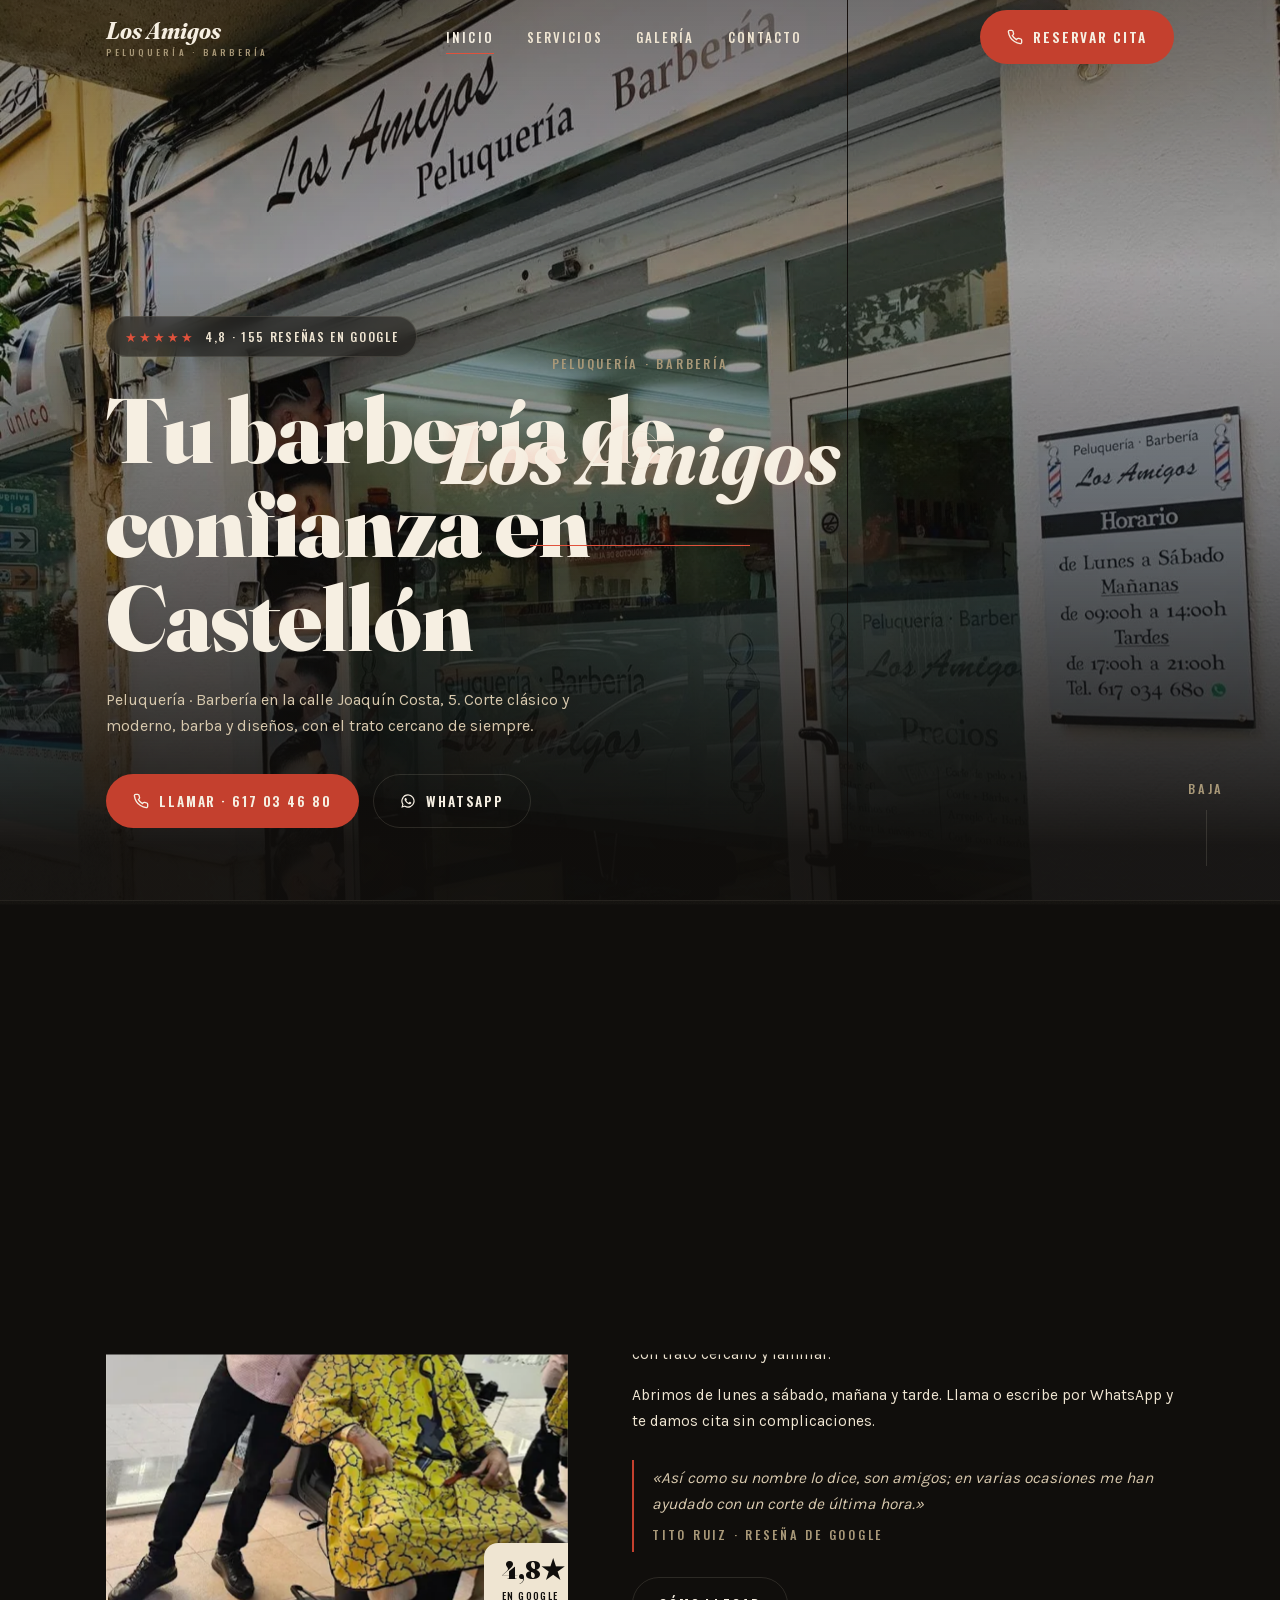
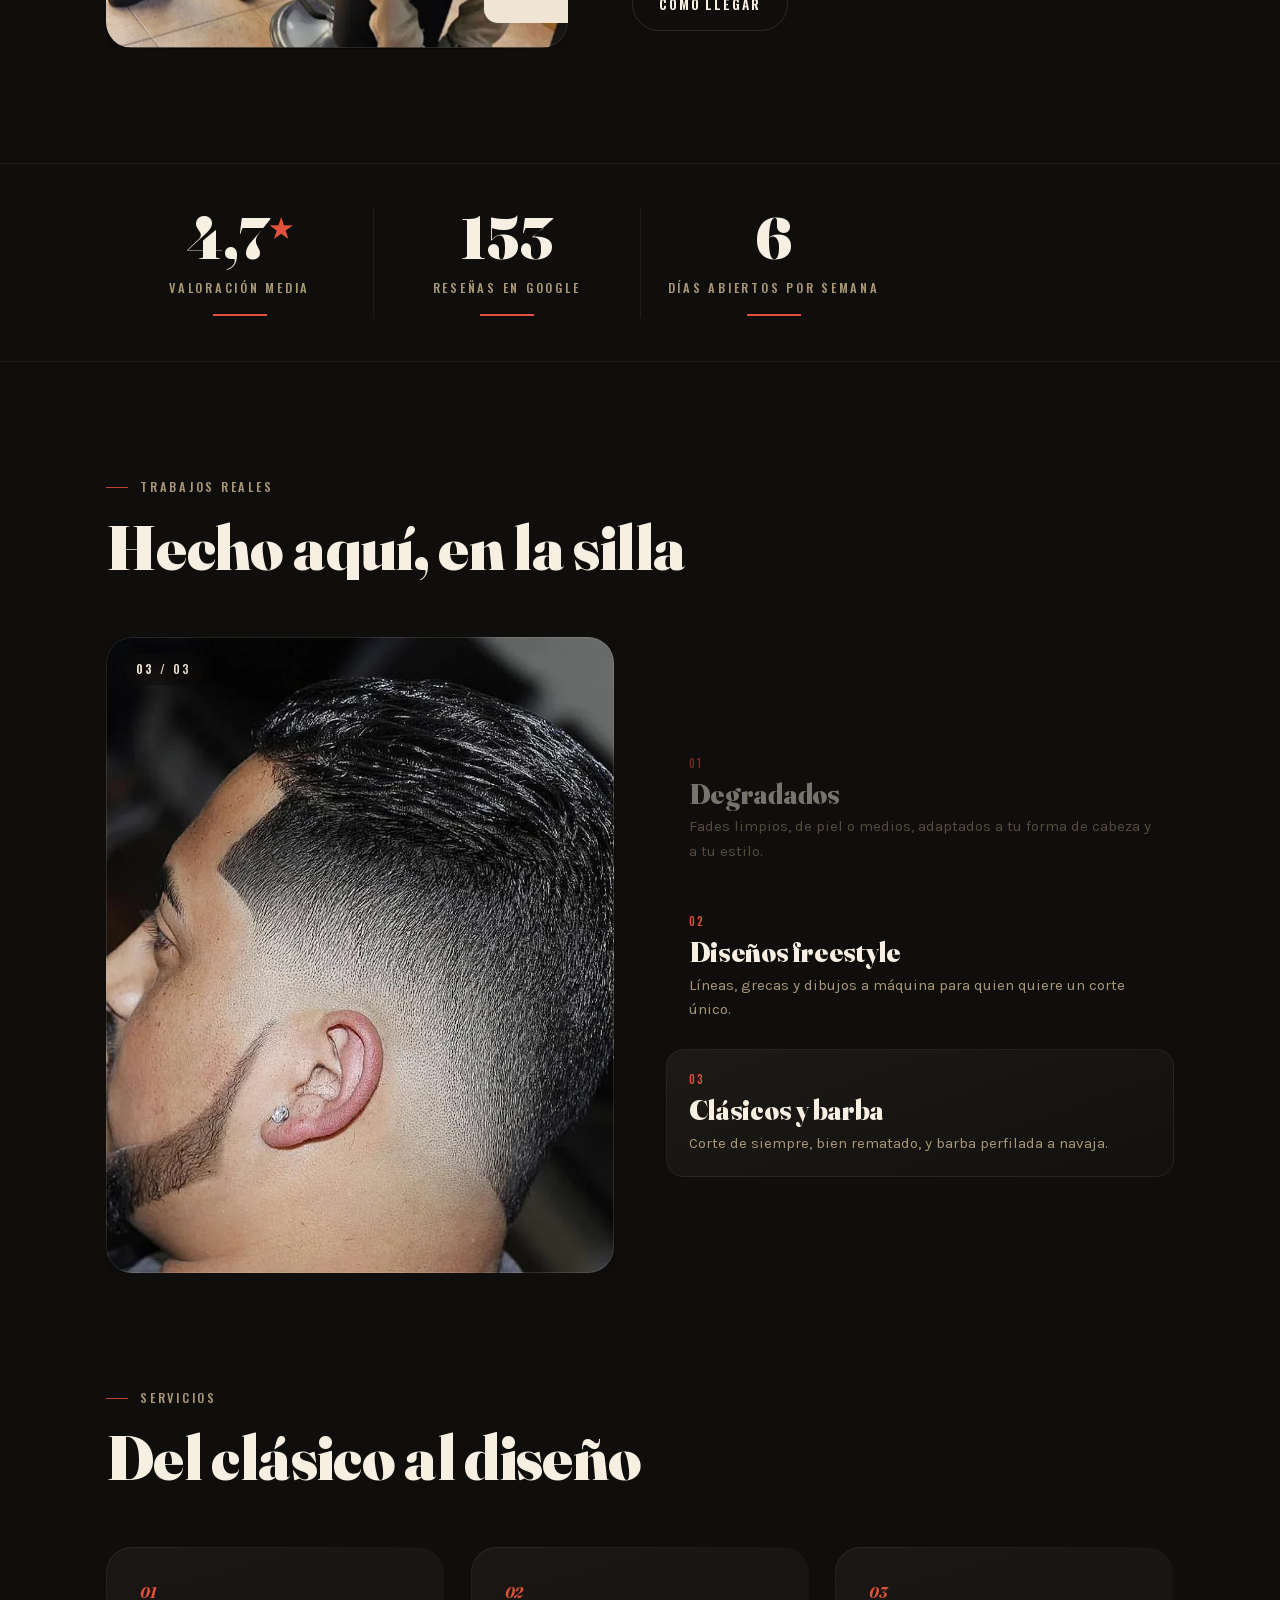
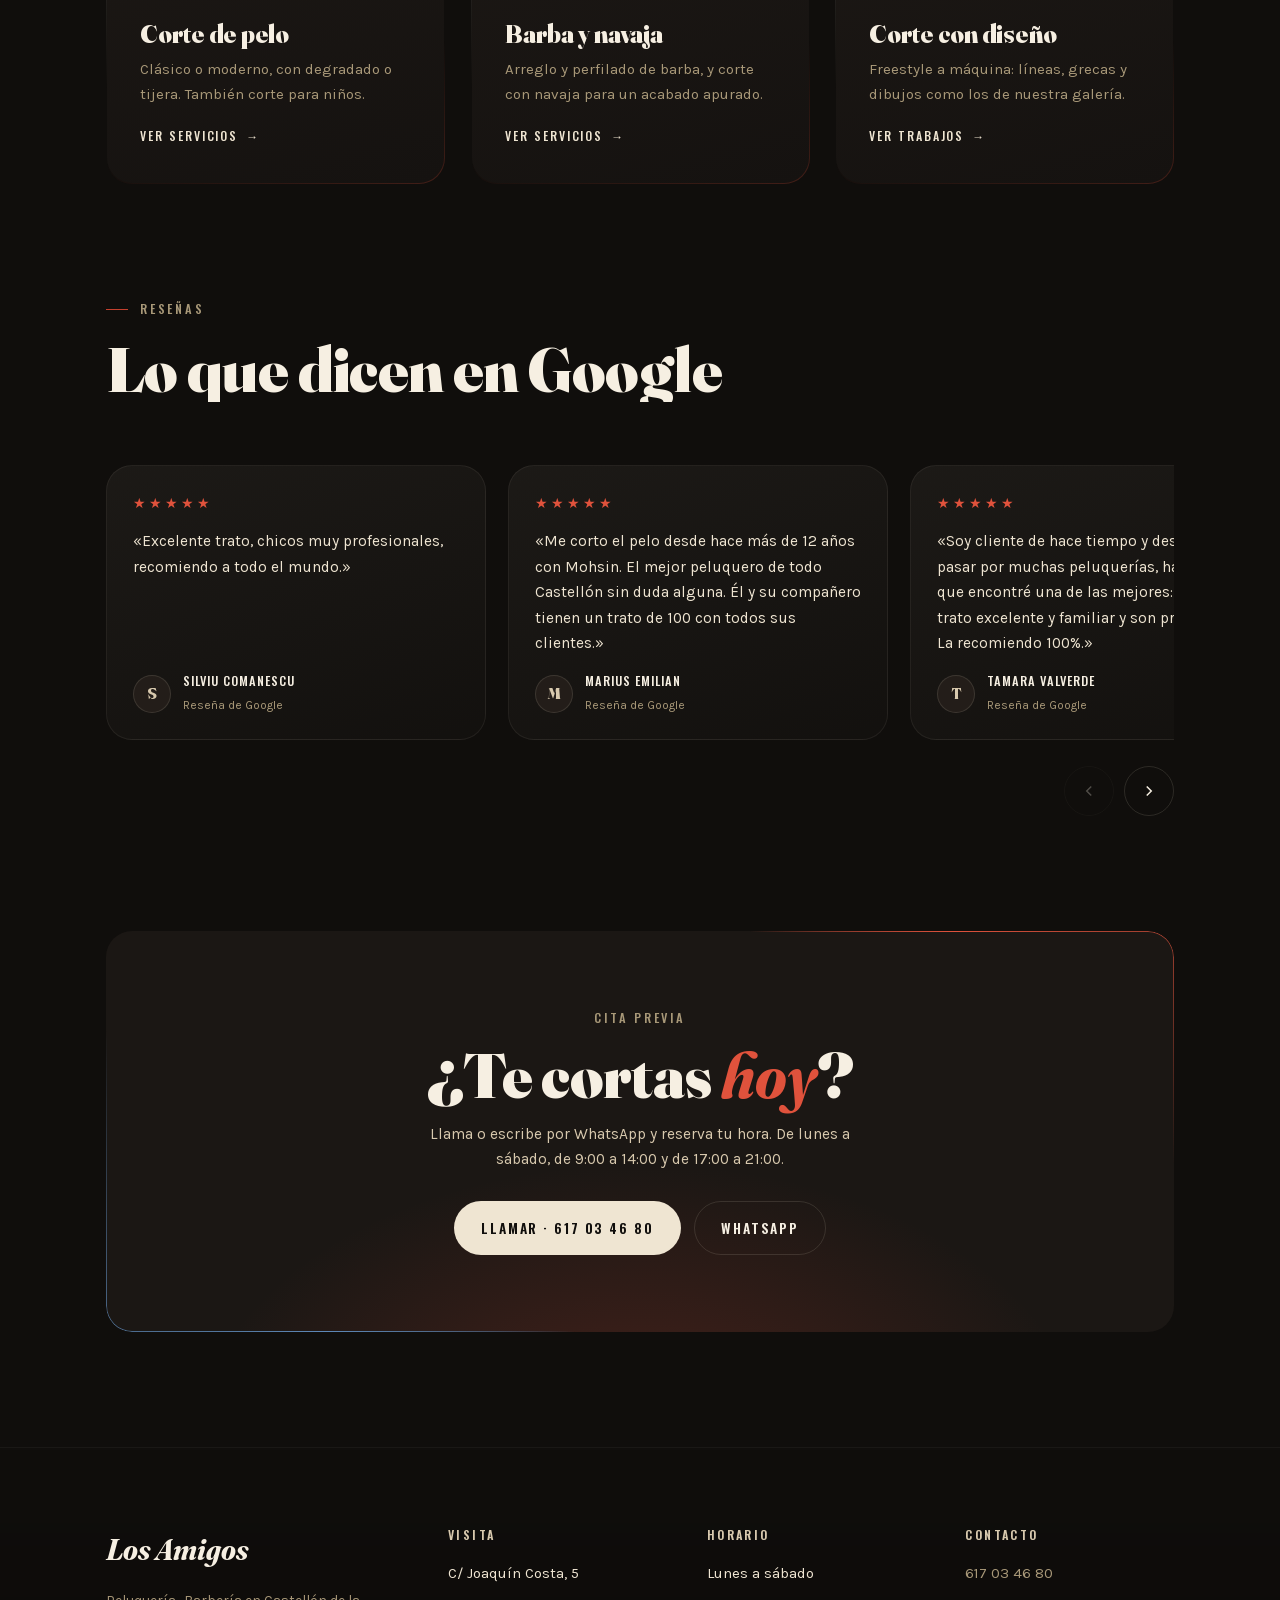
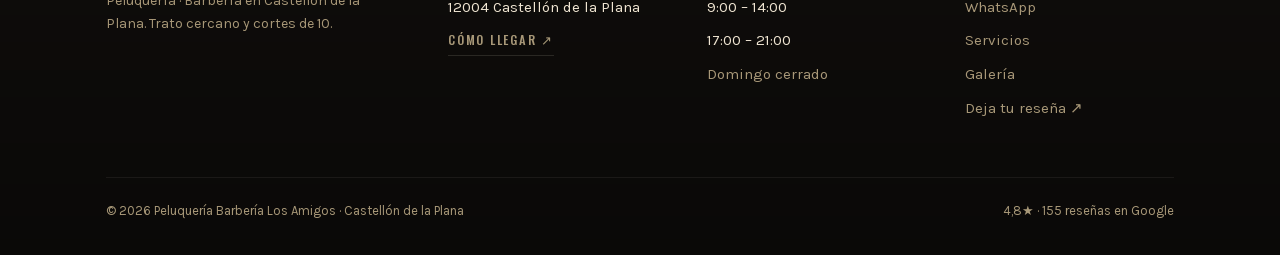
==== commit e6920a4b: "web" ====
--- a/index.html
+++ b/index.html
@@ -155,11 +155,6 @@
         <div class="stat__l label">D&iacute;as abiertos por semana</div>
         <div class="stat__bar"><i></i></div>
       </div>
-      <div class="stat" data-reveal="up" data-stagger-item>
-        <div class="stat__n"><span data-count="8">0</span><sup>&euro;</sup></div>
-        <div class="stat__l label">Corte de pelo</div>
-        <div class="stat__bar"><i></i></div>
-      </div>
     </div>
   </section>
 
@@ -209,11 +204,10 @@
         <article class="tcard" data-reveal="up" data-stagger-item>
           <div class="tcard__in">
             <div class="tcard__glare"></div>
-            <span class="tag">Desde 6&euro;</span>
             <span class="num">01</span>
             <h3>Corte de pelo</h3>
             <p>Cl&aacute;sico o moderno, con degradado o tijera. Tambi&eacute;n corte para ni&ntilde;os.</p>
-            <a class="go" href="servicios.html">Ver precios</a>
+            <a class="go" href="servicios.html">Ver servicios</a>
           </div>
         </article>
         <article class="tcard" data-reveal="up" data-stagger-item>
@@ -222,7 +216,7 @@
             <span class="num">02</span>
             <h3>Barba y navaja</h3>
             <p>Arreglo y perfilado de barba, y corte con navaja para un acabado apurado.</p>
-            <a class="go" href="servicios.html">Ver precios</a>
+            <a class="go" href="servicios.html">Ver servicios</a>
           </div>
         </article>
         <article class="tcard" data-reveal="up" data-stagger-item>
@@ -246,7 +240,9 @@
           <span class="label label--tick" data-reveal="fade">Rese&ntilde;as</span>
           <h2 class="h-lg" data-reveal="blur">Lo que dicen en Google</h2>
         </div>
-        <p class="muted" data-reveal="fade" style="margin:0">4,8 de media &middot; 155 rese&ntilde;as verificadas</p>
+        <a class="btn btn--ghost" data-reveal="fade" href="https://search.google.com/local/writereview?placeid=ChIJCYqXFn7_Xw0RhbZOXLvFFtM" target="_blank" rel="noopener"><span class="btn__shine"></span>
+          <svg class="ic" viewBox="0 0 24 24" fill="none" stroke="currentColor" stroke-width="2"><path d="M12 2l2.9 6.1 6.6.8-4.9 4.6 1.3 6.5L12 16.8 6.1 20l1.3-6.5L2.5 8.9l6.6-.8L12 2z"/></svg>
+          Deja tu rese&ntilde;a</a>
       </div>
       <div class="carousel" data-reveal="up">
         <div class="carousel__track">
@@ -352,6 +348,7 @@
           <li><a href="https://wa.me/34617034680" target="_blank" rel="noopener">WhatsApp</a></li>
           <li><a href="servicios.html">Servicios</a></li>
           <li><a href="galeria.html">Galer&iacute;a</a></li>
+          <li><a href="https://search.google.com/local/writereview?placeid=ChIJCYqXFn7_Xw0RhbZOXLvFFtM" target="_blank" rel="noopener">Deja tu rese&ntilde;a &#8599;</a></li>
         </ul>
       </div>
     </div>
--- a/assets/css/style.css
+++ b/assets/css/style.css
@@ -326,18 +326,16 @@
 .pagehero .label{display:block;margin-bottom:18px}
 .pagehero__sub{max-width:56ch;margin-top:20px;color:var(--cream-300)}
 
-/* Lista de precios */
+/* Lista de servicios (sin precios) */
 .pricegroups{display:grid;gap:clamp(40px,5vw,64px)}
-.pricelist{display:grid;gap:0;border-top:1px solid var(--line-soft)}
-.price{display:grid;grid-template-columns:1fr auto;align-items:baseline;gap:8px 22px;padding:22px 6px;border-bottom:1px solid var(--line-soft);position:relative;transition:background var(--dur-2),padding var(--dur-2) var(--ease-out)}
-.price__name{font-family:var(--font-display);font-weight:600;font-size:clamp(19px,2vw,25px);color:var(--cream-050)}
-.price__desc{grid-column:1;color:var(--text-muted);font-size:14.5px;max-width:52ch}
-.price__amt{grid-row:1/span 2;font-family:var(--font-display);font-weight:900;font-size:clamp(21px,2.3vw,30px);color:var(--accent-hi);white-space:nowrap}
-.price__amt small{font-family:var(--font-label);font-weight:500;font-size:11px;letter-spacing:.14em;text-transform:uppercase;color:var(--text-muted)}
-.price::before{content:"";position:absolute;left:0;bottom:-1px;height:1px;width:100%;background:var(--accent-hi);transform:scaleX(0);transform-origin:left;transition:transform .5s var(--ease-out)}
+.servicelist{display:grid;gap:0;border-top:1px solid var(--line-soft)}
+.sitem{display:flex;align-items:baseline;gap:20px;padding:24px 6px;border-bottom:1px solid var(--line-soft);position:relative;transition:background var(--dur-2),padding var(--dur-2) var(--ease-out)}
+.sitem__idx{font-family:var(--font-label);font-weight:500;font-size:12px;letter-spacing:.16em;color:var(--accent-hi);flex:none}
+.sitem__name{font-family:var(--font-display);font-weight:600;font-size:clamp(20px,2.1vw,27px);color:var(--cream-050)}
+.sitem::before{content:"";position:absolute;left:0;bottom:-1px;height:1px;width:100%;background:var(--accent-hi);transform:scaleX(0);transform-origin:left;transition:transform .5s var(--ease-out)}
 @media(hover:hover) and (pointer:fine){
-  .price:hover{background:rgba(239,229,210,.025);padding-left:16px}
-  .price:hover::before{transform:scaleX(1)}
+  .sitem:hover{background:rgba(239,229,210,.025);padding-left:16px}
+  .sitem:hover::before{transform:scaleX(1)}
 }
 .pricenote{color:var(--text-muted);font-size:14px;border:1px dashed var(--line);border-radius:var(--radius);padding:16px 20px;margin-top:26px}
 
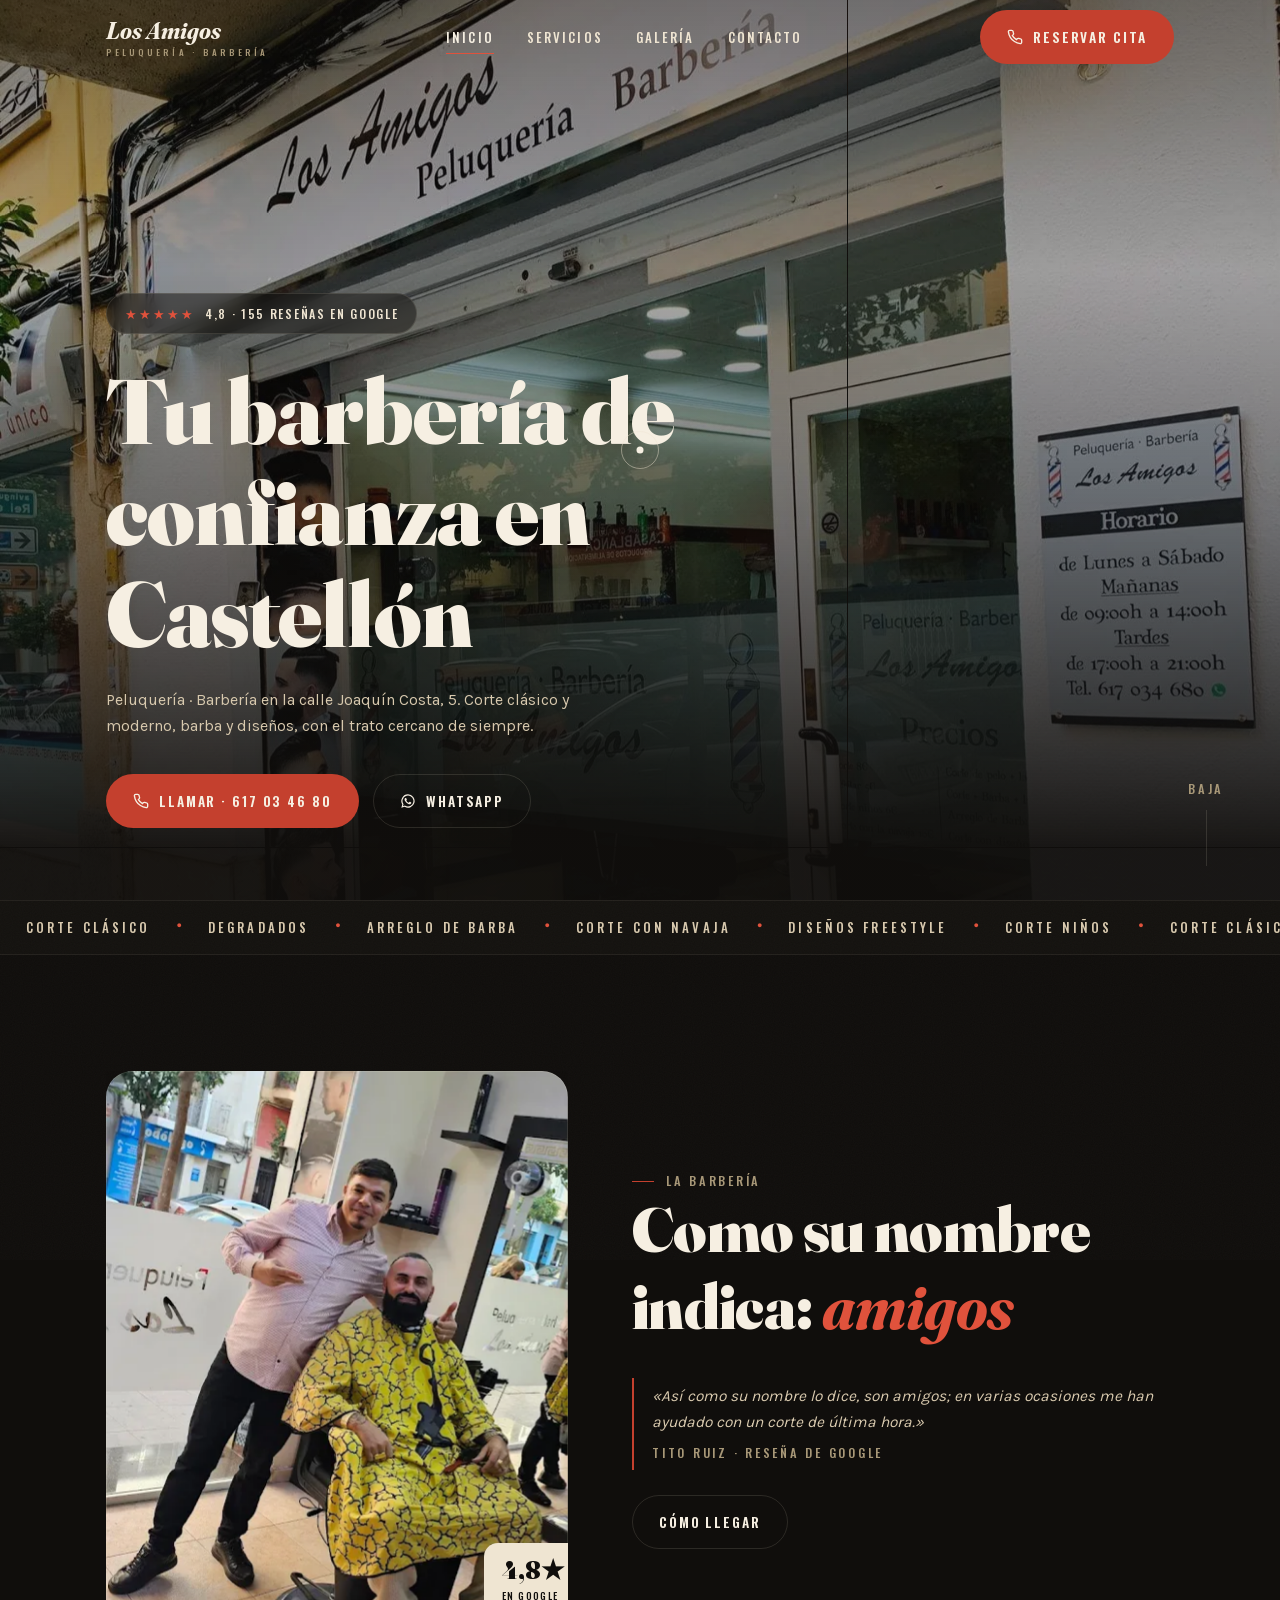
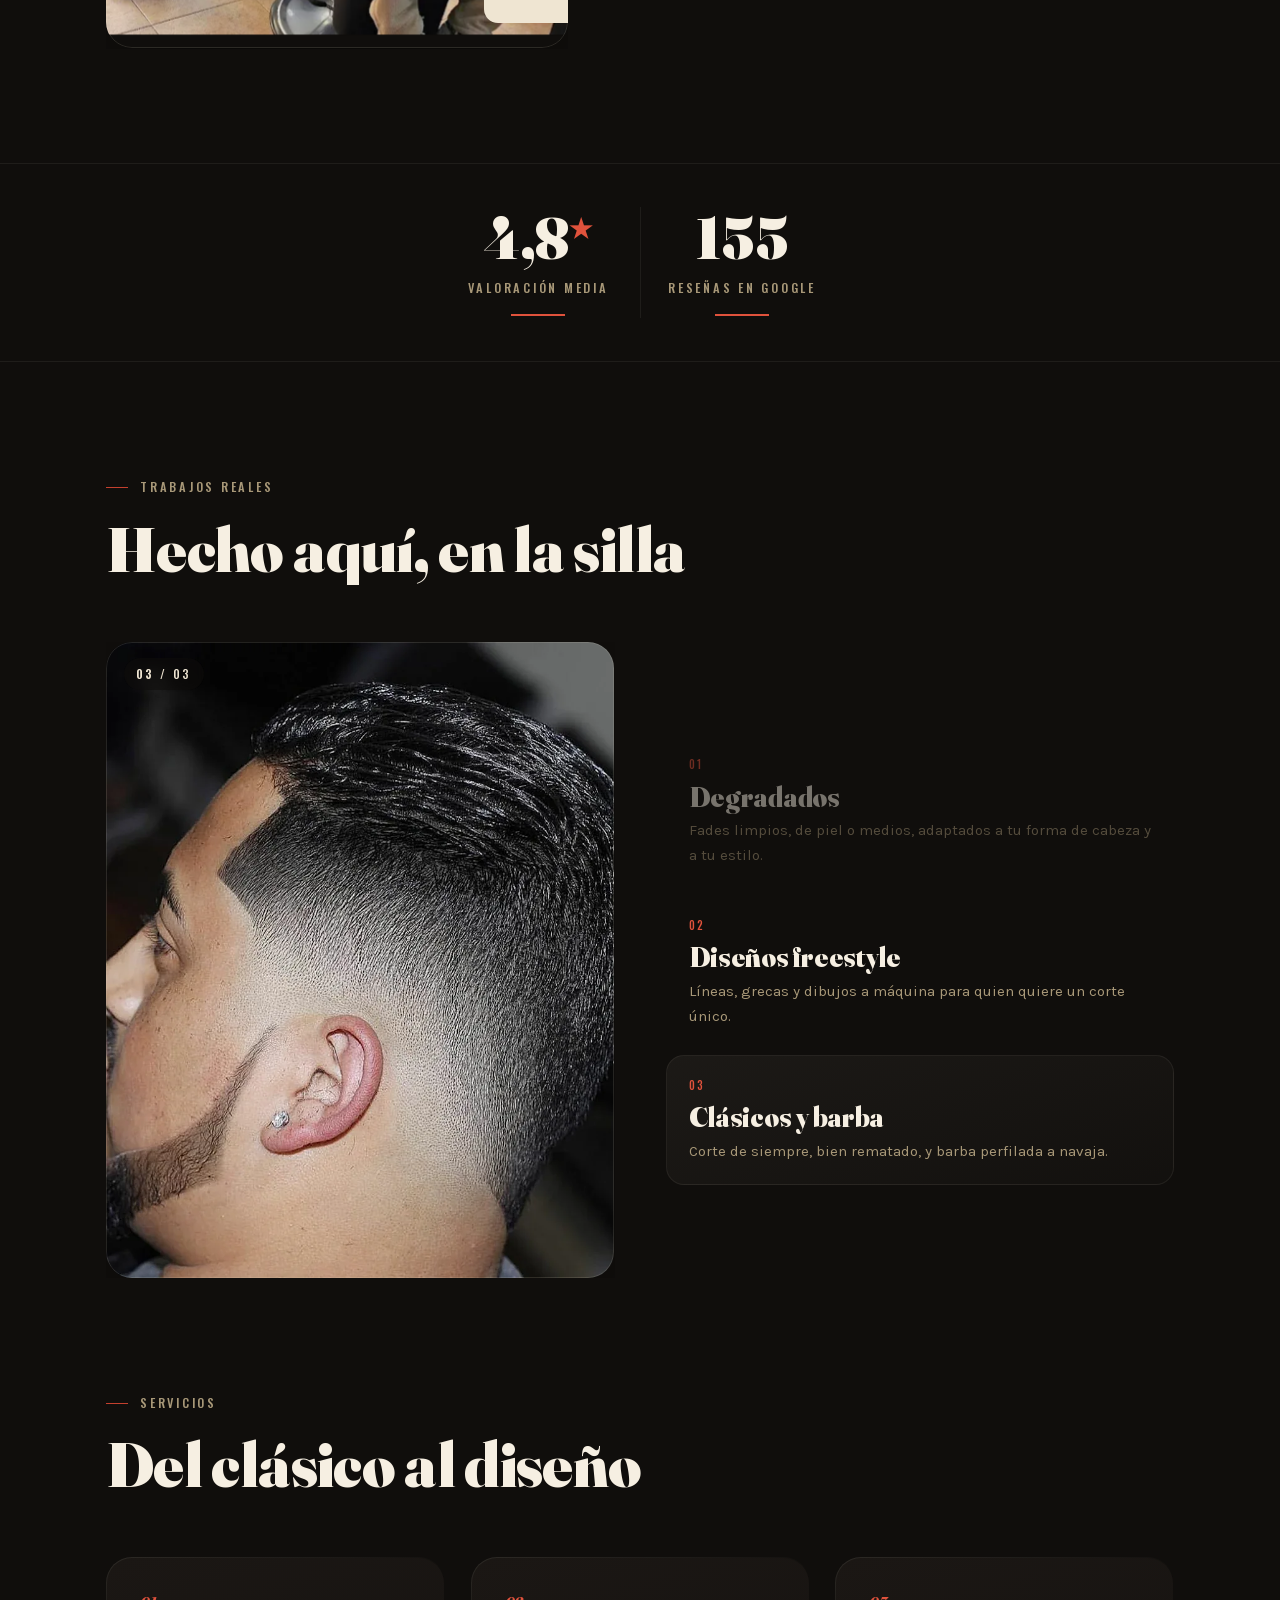
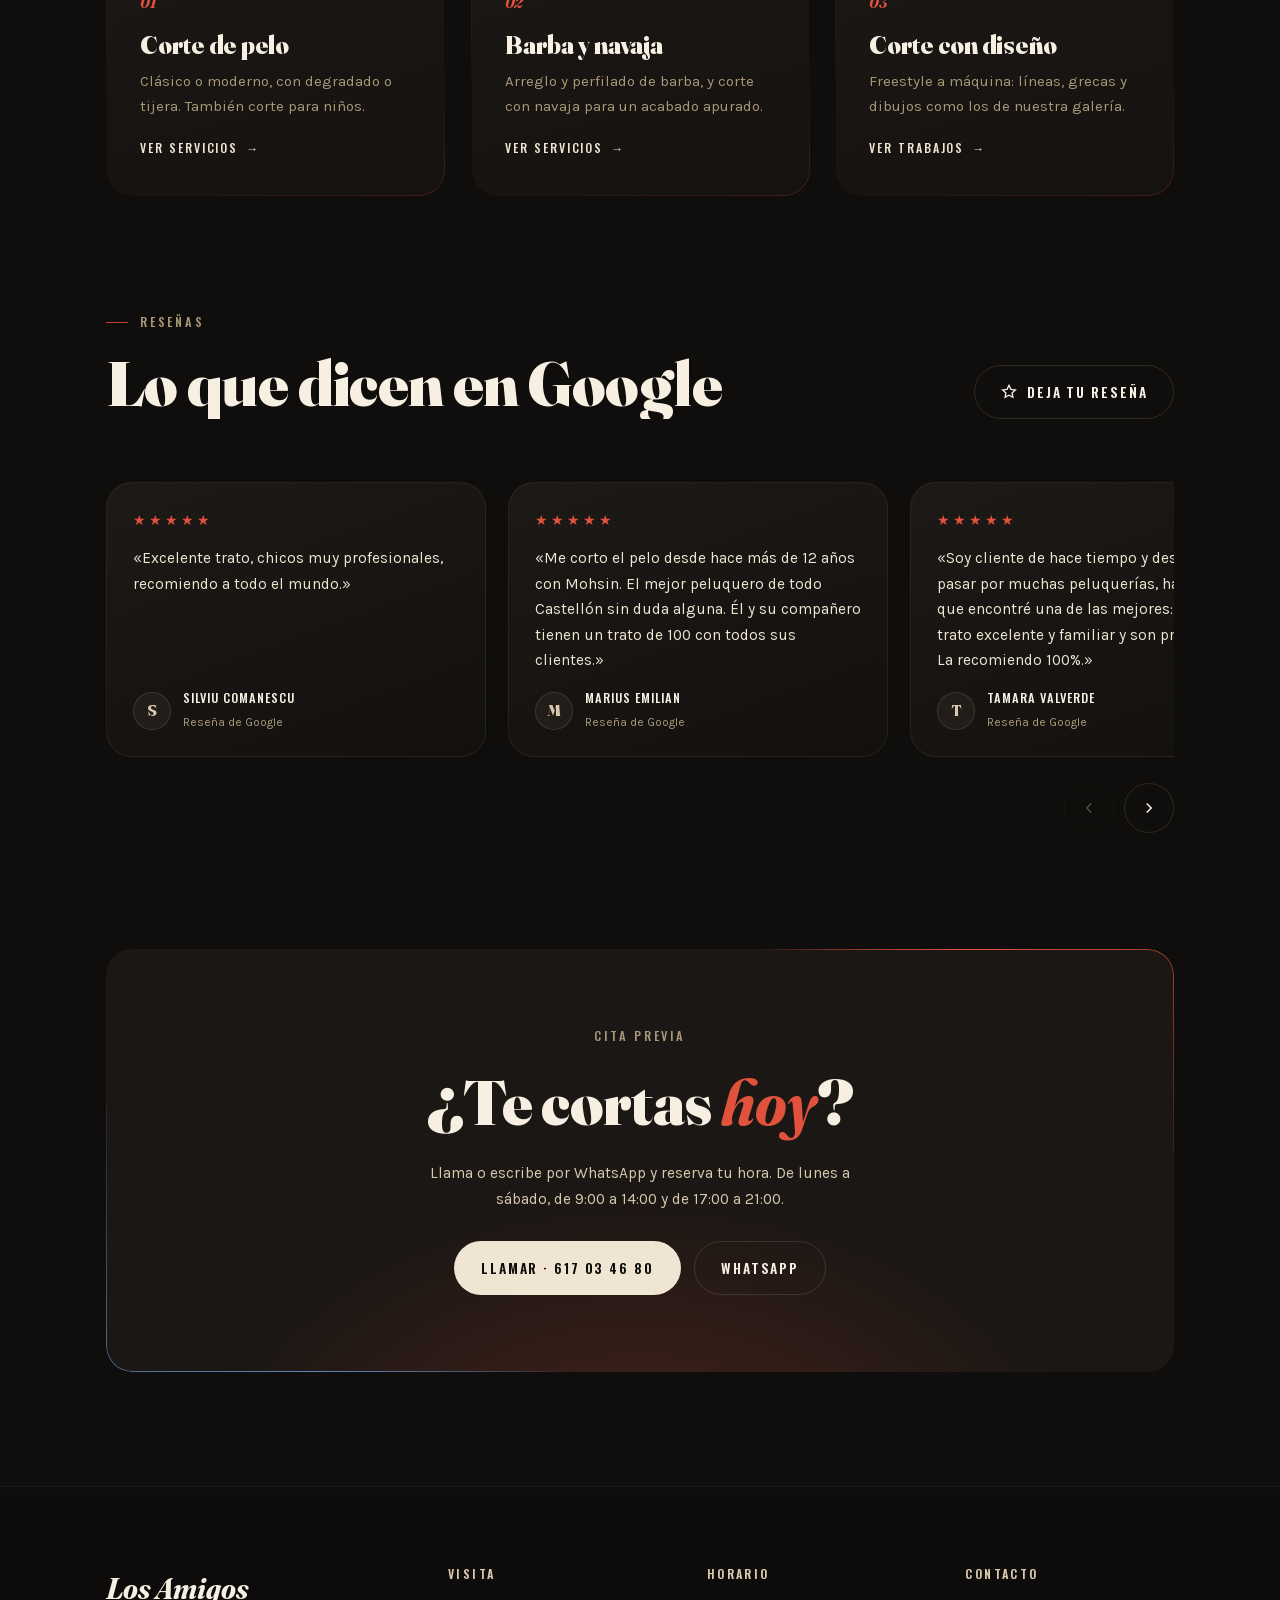
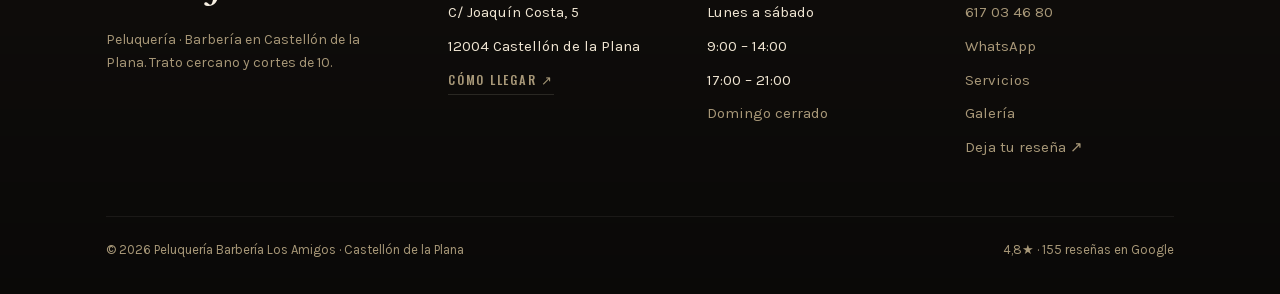
==== commit 6d4866e6: "web" ====
--- a/index.html
+++ b/index.html
@@ -126,8 +126,6 @@
       <div class="split__body">
         <span class="label label--tick" data-reveal="fade">La barber&iacute;a</span>
         <h2 class="h-lg" data-reveal="blur">Como su nombre indica: <span class="script accent">amigos</span></h2>
-        <p data-reveal="up">En Los Amigos cuidamos el corte y cuidamos a la persona. Somos la barber&iacute;a de barrio de la calle Joaqu&iacute;n Costa, en Castell&oacute;n de la Plana: corte cl&aacute;sico y moderno, degradados, barba a navaja y dise&ntilde;os freestyle, siempre con trato cercano y familiar.</p>
-        <p data-reveal="up">Abrimos de lunes a s&aacute;bado, ma&ntilde;ana y tarde. Llama o escribe por WhatsApp y te damos cita sin complicaciones.</p>
         <blockquote class="quoteline" data-reveal="left">
           &laquo;As&iacute; como su nombre lo dice, son amigos; en varias ocasiones me han ayudado con un corte de &uacute;ltima hora.&raquo;
           <cite class="label">Tito Ruiz &middot; Rese&ntilde;a de Google</cite>
@@ -148,11 +146,6 @@
       <div class="stat" data-reveal="up" data-stagger-item>
         <div class="stat__n"><span data-count="155">0</span></div>
         <div class="stat__l label">Rese&ntilde;as en Google</div>
-        <div class="stat__bar"><i></i></div>
-      </div>
-      <div class="stat" data-reveal="up" data-stagger-item>
-        <div class="stat__n"><span data-count="6">0</span></div>
-        <div class="stat__l label">D&iacute;as abiertos por semana</div>
         <div class="stat__bar"><i></i></div>
       </div>
     </div>
--- a/assets/css/style.css
+++ b/assets/css/style.css
@@ -61,11 +61,11 @@
 ::selection{background:var(--accent);color:var(--cream-050)}
 :focus-visible{outline:2px solid var(--accent-hi);outline-offset:3px;border-radius:4px}
 
-h1,h2,h3{font-family:var(--font-display);font-weight:900;line-height:1.02;color:var(--text-strong);margin:0;letter-spacing:-.01em}
+h1,h2,h3{font-family:var(--font-display);font-weight:900;line-height:1.1;color:var(--text-strong);margin:0;letter-spacing:-.01em}
 .h-xl{font-size:clamp(42px,7.2vw,96px)}
 .h-lg{font-size:clamp(34px,5vw,64px)}
 .h-md{font-size:clamp(24px,3vw,36px)}
-.script{font-style:italic;font-weight:700;letter-spacing:0}
+.script{font-style:italic;font-weight:700;letter-spacing:0;line-height:1.3;display:inline-block;padding-bottom:.06em}
 .accent{color:var(--accent-hi)}
 .label{font-family:var(--font-label);font-weight:500;text-transform:uppercase;letter-spacing:.22em;font-size:12.5px;color:var(--text-muted)}
 .label--tick::before{content:"";display:inline-block;width:22px;height:1px;background:var(--accent);vertical-align:middle;margin-right:12px;transform:translateY(-1px)}
@@ -196,7 +196,7 @@
 @keyframes scrolldrip{55%{transform:translateY(0)}100%{transform:translateY(101%)}}
 
 /* Titular cinetico */
-.kinetic .w{display:inline-block;overflow:hidden;vertical-align:top;padding-bottom:.08em;margin-bottom:-.08em}
+.kinetic .w{display:inline-block;overflow:hidden;vertical-align:top;padding-bottom:.18em;margin-bottom:-.18em}
 .kinetic .w>span{display:inline-block;transform:translateY(110%);will-change:transform}
 .kinetic.is-in .w>span{animation:kin .9s var(--ease-out) forwards;animation-delay:calc(var(--i)*70ms)}
 @keyframes kin{to{transform:none}}
@@ -225,7 +225,7 @@
 
 /* ---------- Stats ---------- */
 .stats{border-block:1px solid var(--line-soft)}
-.stats__grid{display:grid;grid-template-columns:repeat(4,1fr)}
+.stats__grid{display:grid;grid-template-columns:repeat(2,1fr);max-width:520px;margin-inline:auto}
 .stat{padding:clamp(28px,3.5vw,48px) 18px;text-align:center;position:relative}
 .stat+.stat::before{content:"";position:absolute;left:0;top:22%;bottom:22%;width:1px;background:var(--line-soft)}
 .stat__n{font-family:var(--font-display);font-weight:900;font-size:clamp(36px,4.6vw,62px);color:var(--cream-050);line-height:1}
@@ -286,7 +286,7 @@
 .review small{color:var(--text-muted);font-size:12px}
 
 /* Tarjeta galeria / trabajo */
-.shot{position:relative;border-radius:var(--radius);overflow:hidden;background:var(--surface)}
+.shot{position:relative;border-radius:var(--radius);overflow:hidden;background:var(--surface);cursor:zoom-in}
 .shot img{width:100%;height:100%;object-fit:cover;transition:transform .7s var(--ease-out)}
 .shot::after{content:"";position:absolute;inset:0;background:linear-gradient(to top,rgba(16,14,12,.55),transparent 45%);opacity:0;transition:opacity var(--dur-2)}
 .shot figcaption{position:absolute;left:16px;bottom:14px;z-index:2;font-family:var(--font-label);letter-spacing:.16em;text-transform:uppercase;font-size:11px;color:var(--cream-050);opacity:0;transform:translateY(8px);transition:opacity var(--dur-2),transform var(--dur-2) var(--ease-out)}
@@ -294,7 +294,7 @@
   .shot:hover img{transform:scale(1.06)}
   .shot:hover::after,.shot:hover figcaption{opacity:1;transform:none}
 }
-.carousel .shot{width:min(300px,70vw);aspect-ratio:3/4}
+.carousel .shot{width:min(320px,72vw);aspect-ratio:4/5}
 
 /* ---------- Franja CTA con marco animado ---------- */
 .ctaband{position:relative;border-radius:var(--radius-lg);overflow:hidden;padding:clamp(44px,6vw,84px) clamp(24px,5vw,70px);text-align:center;isolation:isolate;background:
@@ -339,10 +339,7 @@
 }
 .pricenote{color:var(--text-muted);font-size:14px;border:1px dashed var(--line);border-radius:var(--radius);padding:16px 20px;margin-top:26px}
 
-/* Galeria mosaico */
-.mosaic{display:grid;grid-template-columns:repeat(3,1fr);gap:clamp(12px,1.6vw,20px)}
-.mosaic .shot{aspect-ratio:3/4;cursor:zoom-in}
-.mosaic .shot--wide{grid-column:span 2;aspect-ratio:auto}
+/* Galeria: solo carruseles, sin grid mosaico (evita huecos/alturas rotas en movil) */
 
 /* Lightbox */
 .lightbox{position:fixed;inset:0;z-index:150;background:rgba(10,9,8,.9);backdrop-filter:blur(10px);-webkit-backdrop-filter:blur(10px);display:grid;place-items:center;padding:5vmin;opacity:0;visibility:hidden;transition:opacity var(--dur-2),visibility 0s var(--dur-2)}
@@ -419,19 +416,16 @@
   .showcase__items::-webkit-scrollbar{display:none}
   .showcase__item{scroll-snap-align:start;opacity:.6}
   .stats__grid{grid-template-columns:1fr 1fr}
-  .stat:nth-child(3)::before{display:none}
-  .stat:nth-child(n+3){border-top:1px solid var(--line-soft)}
 }
 @media(max-width:640px){
   .cards{grid-template-columns:1fr}
-  .mosaic{grid-template-columns:1fr 1fr}
-  .mosaic .shot--wide{grid-column:span 2}
   .contact-grid{grid-template-columns:1fr}
   .footer__grid{grid-template-columns:1fr 1fr}
   .hero__scroll{display:none}
   .hero h1{font-size:clamp(38px,11.5vw,52px)}
   .hero{align-items:end}
   .price{grid-template-columns:1fr auto}
+  .grid-2{grid-template-columns:1fr}
 }
 
 /* ---------- Reduced motion: version calmada, nunca vacia ---------- */
